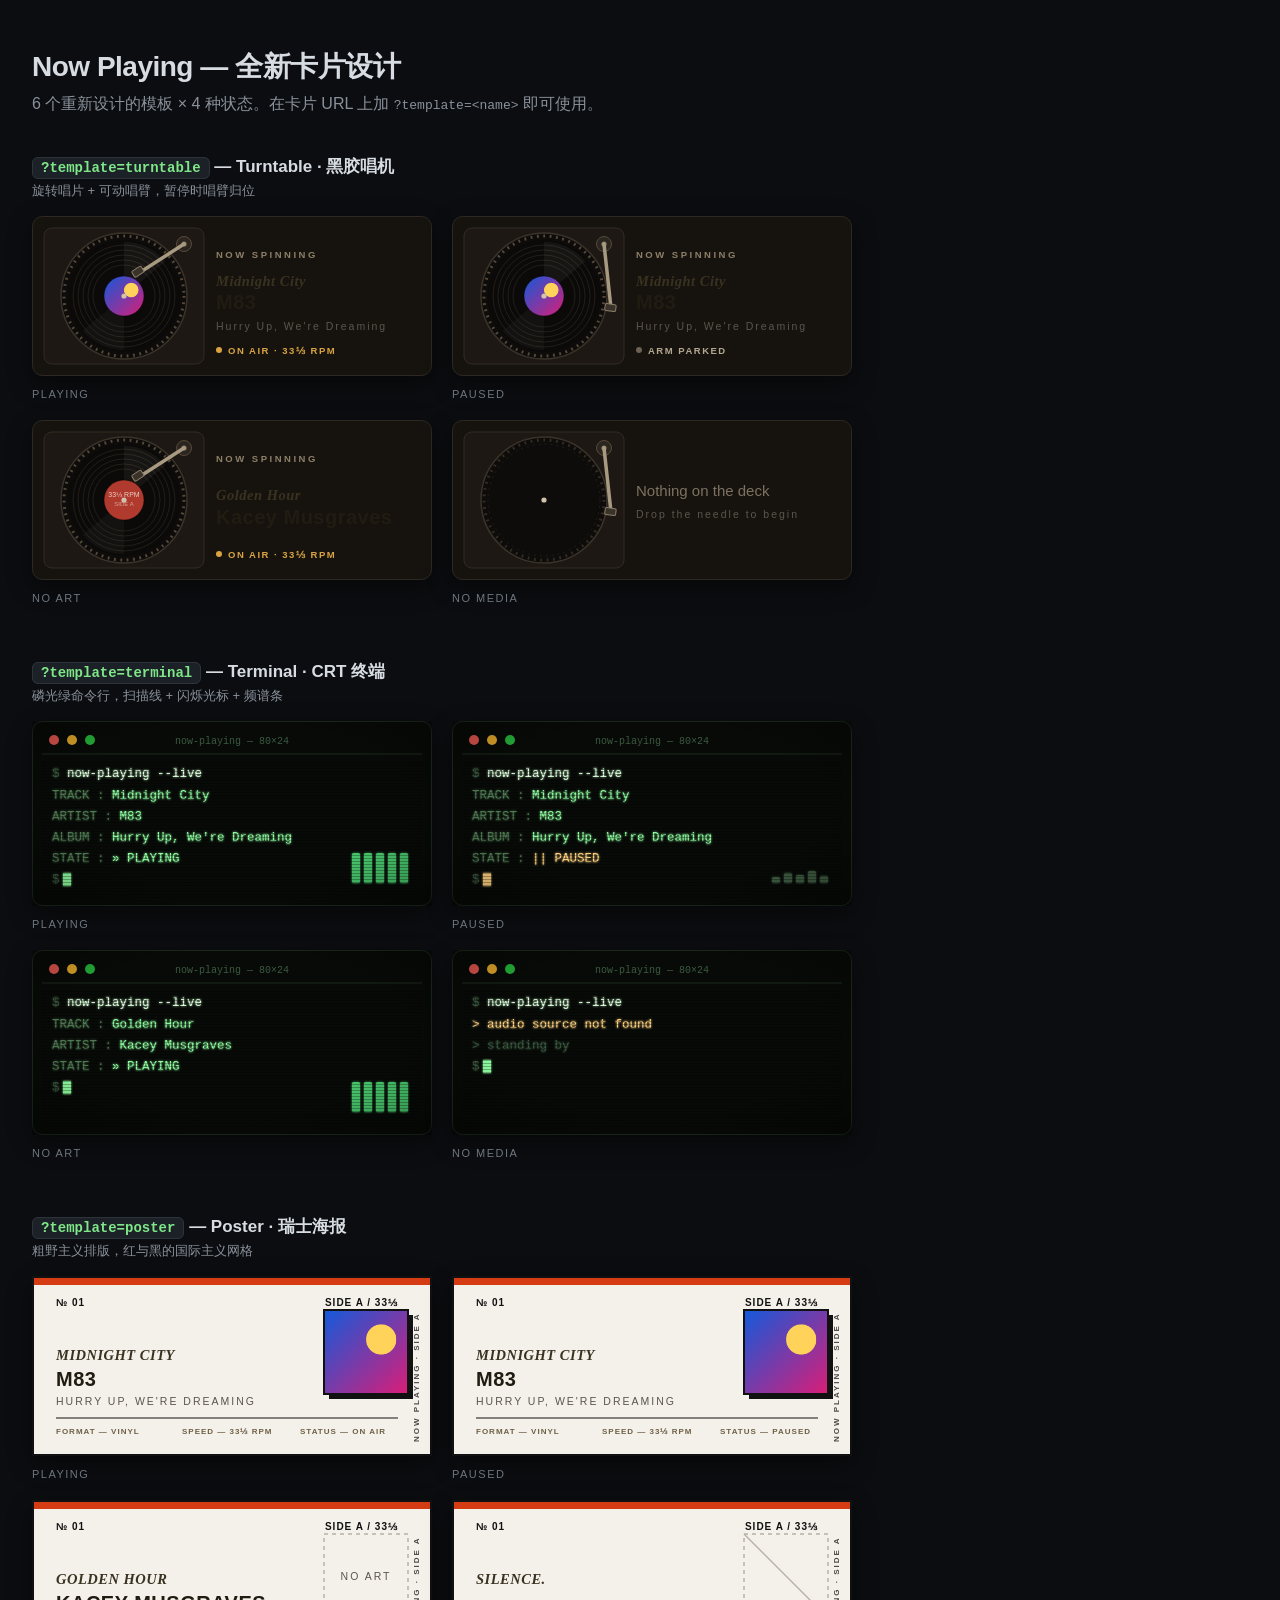
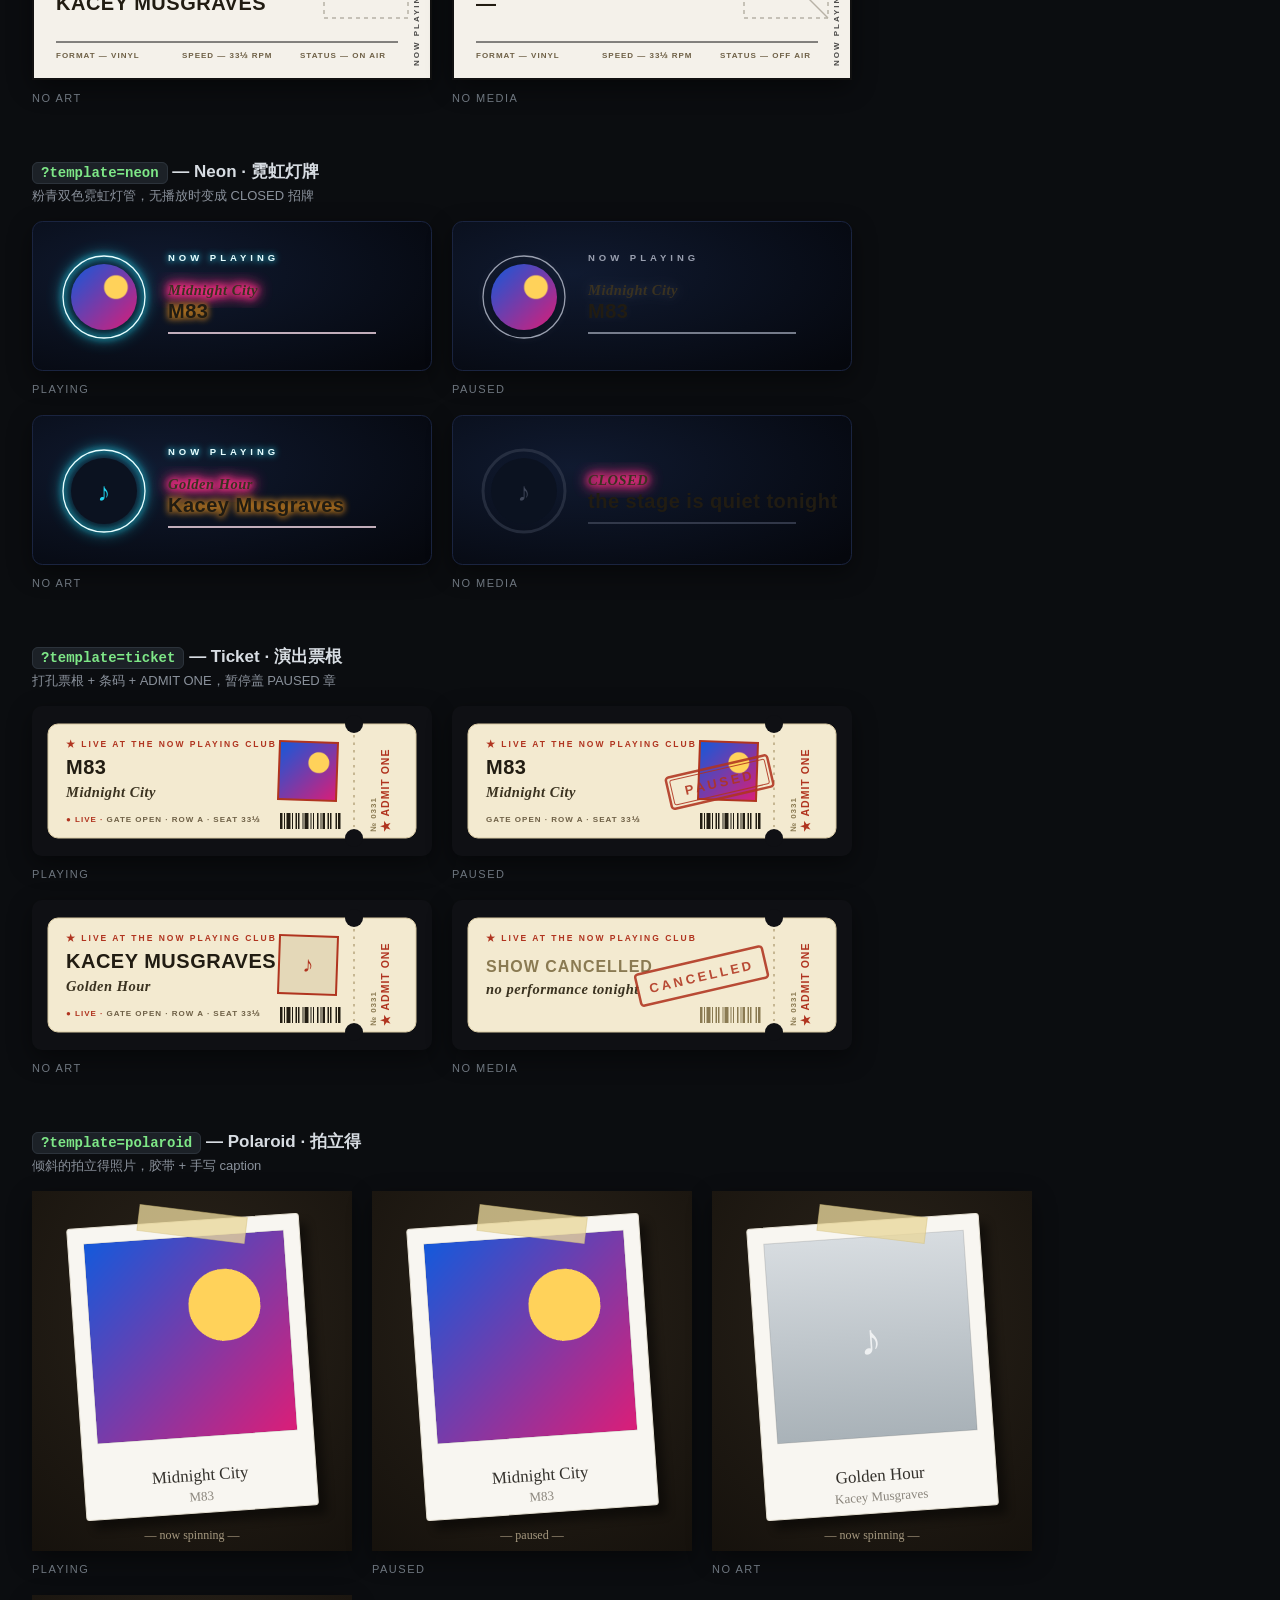
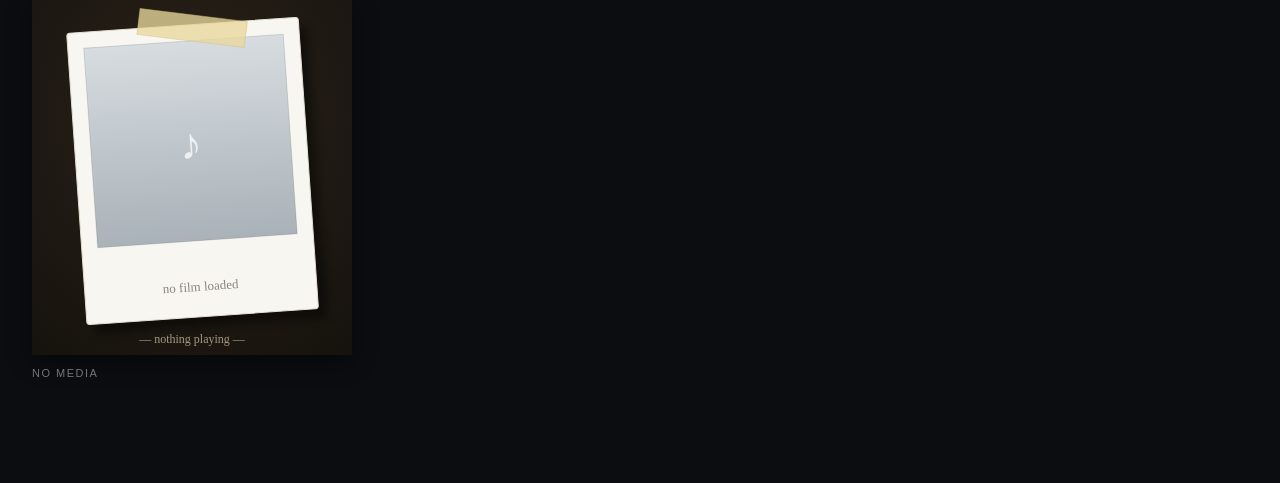
==== previews/index.html @ 8cd3e32d "feat: replace generic card templates with six bold new designs New lineup: turntable, terminal, post" ====
<!DOCTYPE html>
<html lang="zh-CN">
<head>
<meta charset="UTF-8">
<meta name="viewport" content="width=device-width, initial-scale=1.0">
<title>Now Playing — 新卡片设计预览</title>
<style>
    body { background: #0b0d10; color: #d7dce2; font-family: -apple-system, BlinkMacSystemFont, 'Segoe UI', Roboto, sans-serif; margin: 0; padding: 48px 32px; }
    h1 { font-size: 28px; font-weight: 800; letter-spacing: -0.5px; margin: 0 0 8px; }
    .intro { color: #8a919b; margin: 0 0 40px; }
    section { margin-bottom: 56px; }
    h2 { font-size: 17px; font-weight: 700; margin: 0 0 4px; }
    h2 code { background: #1c2127; border: 1px solid #2c333b; border-radius: 6px; padding: 2px 8px; font-size: 14px; color: #7ee787; }
    section p { color: #8a919b; font-size: 13px; margin: 0 0 16px; }
    .row { display: flex; flex-wrap: wrap; gap: 20px; }
    figure { margin: 0; }
    .card { display: inline-flex; border-radius: 10px; box-shadow: 0 8px 24px rgba(0,0,0,0.45); }
    .card svg { display: block; }
    figcaption { color: #6e767f; font-size: 11px; text-transform: uppercase; letter-spacing: 1.5px; margin-top: 8px; }
</style>
</head>
<body>
<h1>Now Playing — 全新卡片设计</h1>
<p class="intro">6 个重新设计的模板 × 4 种状态。在卡片 URL 上加 <code>?template=&lt;name&gt;</code> 即可使用。</p>
<section><h2><code>?template=turntable</code> — Turntable · 黑胶唱机</h2><p>旋转唱片 + 可动唱臂，暂停时唱臂归位</p><div class="row"><figure><div class="card"><svg width="400" height="160" viewBox="0 0 400 160" xmlns="http://www.w3.org/2000/svg" xmlns:xlink="http://www.w3.org/1999/xlink" role="img" aria-label="Now playing">
    <defs>
        <clipPath id="ttLabel">
            <circle cx="92" cy="80" r="20"/>
        </clipPath>
        <linearGradient id="ttFade">
            <stop offset="0.85" stop-color="#ffffff"/>
            <stop offset="1" stop-color="#ffffff" stop-opacity="0"/>
        </linearGradient>
        <mask id="ttText"><rect x="182" y="26" width="212" height="104" fill="url(#ttFade)"/></mask>
    </defs>

    <style>
        .container { font-family: -apple-system, BlinkMacSystemFont, 'Segoe UI', Roboto, Helvetica, Arial, sans-serif; }
        .deck-label { font-size: 9.5px; font-weight: 600; letter-spacing: 2.5px; fill: #8d7f68; }
        .title { font-size: 21px; font-weight: 700; fill: #f0e9db; letter-spacing: -0.3px; }
        .artist { font-size: 13px; font-weight: 500; fill: #b3a78f; }
        .album { font-size: 11px; font-weight: 400; fill: #7d7261; }
        .status { font-size: 9.5px; font-weight: 600; letter-spacing: 1.5px; fill: #b3a78f; }
        .status-on { fill: #d9a441; }
        .no-media { font-size: 15px; font-weight: 500; fill: #7d7261; }
        .spin { transform-box: view-box; transform-origin: 92px 80px; animation: tt-spin 3.2s linear infinite; }
        @keyframes tt-spin { to { transform: rotate(360deg); } }
        @media (prefers-reduced-motion: reduce) { .spin { animation: none; } }
        
    </style>

    <rect class="background" x="0.5" y="0.5" width="399" height="159" rx="10" fill="#16130f" stroke="#2e2822"/>
    <rect x="12" y="12" width="160" height="136" rx="8" fill="#1d1813" stroke="#332b22"/>

    <g class="container">
        <!-- platter -->
        <circle cx="92" cy="80" r="63" fill="#0e0c0a" stroke="#3a332a" stroke-width="1.5"/>
        <circle cx="92" cy="80" r="60" fill="none" stroke="#57493a" stroke-width="3" stroke-dasharray="1.8 4.6"/>

        
        <g class="spin">
            <circle cx="92" cy="80" r="56" fill="#0b0a09"/>
            <g fill="none" stroke="#221e19" stroke-width="1">
                <circle cx="92" cy="80" r="51"/>
                <circle cx="92" cy="80" r="46"/>
                <circle cx="92" cy="80" r="41"/>
                <circle cx="92" cy="80" r="36"/>
                <circle cx="92" cy="80" r="31"/>
            </g>
            <path d="M92,80 L92,26 A54,54 0 0 1 133.4,45.3 Z" fill="#f5ead6" opacity="0.05"/>
            <path d="M92,80 L92,134 A54,54 0 0 1 50.6,114.7 Z" fill="#f5ead6" opacity="0.03"/>
            
            <image href="[data-uri]" x="72" y="60" width="40" height="40"
                   clip-path="url(#ttLabel)" preserveAspectRatio="xMidYMid slice"/>
            
            <circle cx="92" cy="80" r="20" fill="none" stroke="#000000" stroke-opacity="0.4"/>
        </g>
        <circle cx="92" cy="80" r="2.6" fill="#cfc3ac"/>
        

        <!-- tonearm -->
        <circle cx="152" cy="28" r="7.5" fill="#2a251f" stroke="#57493a"/>
        <circle cx="152" cy="28" r="2.6" fill="#8d7f68"/>
        
        <line x1="152" y1="28" x2="107" y2="57" stroke="#a89a80" stroke-width="3.5" stroke-linecap="round"/>
        <rect x="100" y="52" width="11" height="7" rx="1.5" fill="#3a332a" stroke="#8d7f68" transform="rotate(-33 106 55)"/>
        

        
        <text x="184" y="42" class="deck-label">NOW SPINNING</text>
        <g mask="url(#ttText)">
            <text x="184" y="70" class="title">Midnight City</text>
            <text x="184" y="93" class="artist">M83</text>
            
            <text x="184" y="114" class="album">Hurry Up, We&#39;re Dreaming</text>
            
        </g>
        
        <circle cx="187" cy="134" r="3" class="status-on"/>
        <text x="196" y="138" class="status status-on">ON AIR · 33⅓ RPM</text>
        
        
    </g>
</svg></div><figcaption>playing</figcaption></figure><figure><div class="card"><svg width="400" height="160" viewBox="0 0 400 160" xmlns="http://www.w3.org/2000/svg" xmlns:xlink="http://www.w3.org/1999/xlink" role="img" aria-label="Now playing">
    <defs>
        <clipPath id="ttLabel">
            <circle cx="92" cy="80" r="20"/>
        </clipPath>
        <linearGradient id="ttFade">
            <stop offset="0.85" stop-color="#ffffff"/>
            <stop offset="1" stop-color="#ffffff" stop-opacity="0"/>
        </linearGradient>
        <mask id="ttText"><rect x="182" y="26" width="212" height="104" fill="url(#ttFade)"/></mask>
    </defs>

    <style>
        .container { font-family: -apple-system, BlinkMacSystemFont, 'Segoe UI', Roboto, Helvetica, Arial, sans-serif; }
        .deck-label { font-size: 9.5px; font-weight: 600; letter-spacing: 2.5px; fill: #8d7f68; }
        .title { font-size: 21px; font-weight: 700; fill: #f0e9db; letter-spacing: -0.3px; }
        .artist { font-size: 13px; font-weight: 500; fill: #b3a78f; }
        .album { font-size: 11px; font-weight: 400; fill: #7d7261; }
        .status { font-size: 9.5px; font-weight: 600; letter-spacing: 1.5px; fill: #b3a78f; }
        .status-on { fill: #d9a441; }
        .no-media { font-size: 15px; font-weight: 500; fill: #7d7261; }
        .spin { transform-box: view-box; transform-origin: 92px 80px; animation: tt-spin 3.2s linear infinite; }
        @keyframes tt-spin { to { transform: rotate(360deg); } }
        @media (prefers-reduced-motion: reduce) { .spin { animation: none; } }
        
    </style>

    <rect class="background" x="0.5" y="0.5" width="399" height="159" rx="10" fill="#16130f" stroke="#2e2822"/>
    <rect x="12" y="12" width="160" height="136" rx="8" fill="#1d1813" stroke="#332b22"/>

    <g class="container">
        <!-- platter -->
        <circle cx="92" cy="80" r="63" fill="#0e0c0a" stroke="#3a332a" stroke-width="1.5"/>
        <circle cx="92" cy="80" r="60" fill="none" stroke="#57493a" stroke-width="3" stroke-dasharray="1.8 4.6"/>

        
        <g >
            <circle cx="92" cy="80" r="56" fill="#0b0a09"/>
            <g fill="none" stroke="#221e19" stroke-width="1">
                <circle cx="92" cy="80" r="51"/>
                <circle cx="92" cy="80" r="46"/>
                <circle cx="92" cy="80" r="41"/>
                <circle cx="92" cy="80" r="36"/>
                <circle cx="92" cy="80" r="31"/>
            </g>
            <path d="M92,80 L92,26 A54,54 0 0 1 133.4,45.3 Z" fill="#f5ead6" opacity="0.05"/>
            <path d="M92,80 L92,134 A54,54 0 0 1 50.6,114.7 Z" fill="#f5ead6" opacity="0.03"/>
            
            <image href="[data-uri]" x="72" y="60" width="40" height="40"
                   clip-path="url(#ttLabel)" preserveAspectRatio="xMidYMid slice"/>
            
            <circle cx="92" cy="80" r="20" fill="none" stroke="#000000" stroke-opacity="0.4"/>
        </g>
        <circle cx="92" cy="80" r="2.6" fill="#cfc3ac"/>
        

        <!-- tonearm -->
        <circle cx="152" cy="28" r="7.5" fill="#2a251f" stroke="#57493a"/>
        <circle cx="152" cy="28" r="2.6" fill="#8d7f68"/>
        
        <line x1="152" y1="28" x2="159" y2="92" stroke="#a89a80" stroke-width="3.5" stroke-linecap="round"/>
        <rect x="153" y="88" width="11" height="7" rx="1.5" fill="#3a332a" stroke="#8d7f68" transform="rotate(8 158 91)"/>
        

        
        <text x="184" y="42" class="deck-label">NOW SPINNING</text>
        <g mask="url(#ttText)">
            <text x="184" y="70" class="title">Midnight City</text>
            <text x="184" y="93" class="artist">M83</text>
            
            <text x="184" y="114" class="album">Hurry Up, We&#39;re Dreaming</text>
            
        </g>
        
        <circle cx="187" cy="134" r="3" fill="#6b6154"/>
        <text x="196" y="138" class="status">ARM PARKED</text>
        
        
    </g>
</svg></div><figcaption>paused</figcaption></figure><figure><div class="card"><svg width="400" height="160" viewBox="0 0 400 160" xmlns="http://www.w3.org/2000/svg" xmlns:xlink="http://www.w3.org/1999/xlink" role="img" aria-label="Now playing">
    <defs>
        <clipPath id="ttLabel">
            <circle cx="92" cy="80" r="20"/>
        </clipPath>
        <linearGradient id="ttFade">
            <stop offset="0.85" stop-color="#ffffff"/>
            <stop offset="1" stop-color="#ffffff" stop-opacity="0"/>
        </linearGradient>
        <mask id="ttText"><rect x="182" y="26" width="212" height="104" fill="url(#ttFade)"/></mask>
    </defs>

    <style>
        .container { font-family: -apple-system, BlinkMacSystemFont, 'Segoe UI', Roboto, Helvetica, Arial, sans-serif; }
        .deck-label { font-size: 9.5px; font-weight: 600; letter-spacing: 2.5px; fill: #8d7f68; }
        .title { font-size: 21px; font-weight: 700; fill: #f0e9db; letter-spacing: -0.3px; }
        .artist { font-size: 13px; font-weight: 500; fill: #b3a78f; }
        .album { font-size: 11px; font-weight: 400; fill: #7d7261; }
        .status { font-size: 9.5px; font-weight: 600; letter-spacing: 1.5px; fill: #b3a78f; }
        .status-on { fill: #d9a441; }
        .no-media { font-size: 15px; font-weight: 500; fill: #7d7261; }
        .spin { transform-box: view-box; transform-origin: 92px 80px; animation: tt-spin 3.2s linear infinite; }
        @keyframes tt-spin { to { transform: rotate(360deg); } }
        @media (prefers-reduced-motion: reduce) { .spin { animation: none; } }
        
    </style>

    <rect class="background" x="0.5" y="0.5" width="399" height="159" rx="10" fill="#16130f" stroke="#2e2822"/>
    <rect x="12" y="12" width="160" height="136" rx="8" fill="#1d1813" stroke="#332b22"/>

    <g class="container">
        <!-- platter -->
        <circle cx="92" cy="80" r="63" fill="#0e0c0a" stroke="#3a332a" stroke-width="1.5"/>
        <circle cx="92" cy="80" r="60" fill="none" stroke="#57493a" stroke-width="3" stroke-dasharray="1.8 4.6"/>

        
        <g class="spin">
            <circle cx="92" cy="80" r="56" fill="#0b0a09"/>
            <g fill="none" stroke="#221e19" stroke-width="1">
                <circle cx="92" cy="80" r="51"/>
                <circle cx="92" cy="80" r="46"/>
                <circle cx="92" cy="80" r="41"/>
                <circle cx="92" cy="80" r="36"/>
                <circle cx="92" cy="80" r="31"/>
            </g>
            <path d="M92,80 L92,26 A54,54 0 0 1 133.4,45.3 Z" fill="#f5ead6" opacity="0.05"/>
            <path d="M92,80 L92,134 A54,54 0 0 1 50.6,114.7 Z" fill="#f5ead6" opacity="0.03"/>
            
            <circle cx="92" cy="80" r="20" fill="#b03a2e"/>
            <text x="92" y="77" text-anchor="middle" font-size="7" fill="#f0e9db" opacity="0.85">33⅓ RPM</text>
            <text x="92" y="86" text-anchor="middle" font-size="6" fill="#f0e9db" opacity="0.6">SIDE A</text>
            
            <circle cx="92" cy="80" r="20" fill="none" stroke="#000000" stroke-opacity="0.4"/>
        </g>
        <circle cx="92" cy="80" r="2.6" fill="#cfc3ac"/>
        

        <!-- tonearm -->
        <circle cx="152" cy="28" r="7.5" fill="#2a251f" stroke="#57493a"/>
        <circle cx="152" cy="28" r="2.6" fill="#8d7f68"/>
        
        <line x1="152" y1="28" x2="107" y2="57" stroke="#a89a80" stroke-width="3.5" stroke-linecap="round"/>
        <rect x="100" y="52" width="11" height="7" rx="1.5" fill="#3a332a" stroke="#8d7f68" transform="rotate(-33 106 55)"/>
        

        
        <text x="184" y="42" class="deck-label">NOW SPINNING</text>
        <g mask="url(#ttText)">
            <text x="184" y="80" class="title">Golden Hour</text>
            <text x="184" y="104" class="artist">Kacey Musgraves</text>
            
        </g>
        
        <circle cx="187" cy="134" r="3" class="status-on"/>
        <text x="196" y="138" class="status status-on">ON AIR · 33⅓ RPM</text>
        
        
    </g>
</svg></div><figcaption>no art</figcaption></figure><figure><div class="card"><svg width="400" height="160" viewBox="0 0 400 160" xmlns="http://www.w3.org/2000/svg" xmlns:xlink="http://www.w3.org/1999/xlink" role="img" aria-label="Now playing">
    <defs>
        <clipPath id="ttLabel">
            <circle cx="92" cy="80" r="20"/>
        </clipPath>
        <linearGradient id="ttFade">
            <stop offset="0.85" stop-color="#ffffff"/>
            <stop offset="1" stop-color="#ffffff" stop-opacity="0"/>
        </linearGradient>
        <mask id="ttText"><rect x="182" y="26" width="212" height="104" fill="url(#ttFade)"/></mask>
    </defs>

    <style>
        .container { font-family: -apple-system, BlinkMacSystemFont, 'Segoe UI', Roboto, Helvetica, Arial, sans-serif; }
        .deck-label { font-size: 9.5px; font-weight: 600; letter-spacing: 2.5px; fill: #8d7f68; }
        .title { font-size: 21px; font-weight: 700; fill: #f0e9db; letter-spacing: -0.3px; }
        .artist { font-size: 13px; font-weight: 500; fill: #b3a78f; }
        .album { font-size: 11px; font-weight: 400; fill: #7d7261; }
        .status { font-size: 9.5px; font-weight: 600; letter-spacing: 1.5px; fill: #b3a78f; }
        .status-on { fill: #d9a441; }
        .no-media { font-size: 15px; font-weight: 500; fill: #7d7261; }
        .spin { transform-box: view-box; transform-origin: 92px 80px; animation: tt-spin 3.2s linear infinite; }
        @keyframes tt-spin { to { transform: rotate(360deg); } }
        @media (prefers-reduced-motion: reduce) { .spin { animation: none; } }
        
    </style>

    <rect class="background" x="0.5" y="0.5" width="399" height="159" rx="10" fill="#16130f" stroke="#2e2822"/>
    <rect x="12" y="12" width="160" height="136" rx="8" fill="#1d1813" stroke="#332b22"/>

    <g class="container">
        <!-- platter -->
        <circle cx="92" cy="80" r="63" fill="#0e0c0a" stroke="#3a332a" stroke-width="1.5"/>
        <circle cx="92" cy="80" r="60" fill="none" stroke="#332b22" stroke-width="3" stroke-dasharray="1.8 4.6"/>

        
        <circle cx="92" cy="80" r="56" fill="none" stroke="#221e19" stroke-width="1" stroke-dasharray="2 4"/>
        <circle cx="92" cy="80" r="2.6" fill="#cfc3ac"/>
        

        <!-- tonearm -->
        <circle cx="152" cy="28" r="7.5" fill="#2a251f" stroke="#57493a"/>
        <circle cx="152" cy="28" r="2.6" fill="#8d7f68"/>
        
        <line x1="152" y1="28" x2="159" y2="92" stroke="#a89a80" stroke-width="3.5" stroke-linecap="round"/>
        <rect x="153" y="88" width="11" height="7" rx="1.5" fill="#3a332a" stroke="#8d7f68" transform="rotate(8 158 91)"/>
        

        
        <text x="184" y="76" class="no-media">Nothing on the deck</text>
        <text x="184" y="98" class="album">Drop the needle to begin</text>
        
    </g>
</svg></div><figcaption>no media</figcaption></figure></div></section><section><h2><code>?template=terminal</code> — Terminal · CRT 终端</h2><p>磷光绿命令行，扫描线 + 闪烁光标 + 频谱条</p><div class="row"><figure><div class="card"><svg width="400" height="185" viewBox="0 0 400 185" xmlns="http://www.w3.org/2000/svg" xmlns:xlink="http://www.w3.org/1999/xlink" role="img" aria-label="Now playing">
    <defs>
        <pattern id="termScan" width="3" height="3" patternUnits="userSpaceOnUse">
            <rect y="2" width="3" height="1" fill="#000000" opacity="0.28"/>
        </pattern>
        <radialGradient id="termVig" cx="0.5" cy="0.45" r="0.75">
            <stop offset="0.55" stop-color="#000000" stop-opacity="0"/>
            <stop offset="1" stop-color="#000000" stop-opacity="0.35"/>
        </radialGradient>
        <filter id="termGlow" x="-5%" y="-5%" width="110%" height="110%">
            <feGaussianBlur stdDeviation="1.1" result="b"/>
            <feMerge>
                <feMergeNode in="b"/>
                <feMergeNode in="SourceGraphic"/>
            </feMerge>
        </filter>
    </defs>

    <style>
        .term { font-family: 'JetBrains Mono', 'SF Mono', 'Cascadia Code', Menlo, Consolas, monospace; font-size: 12.5px; }
        .tp { fill: #3c5a40; }
        .tc { fill: #d9ffd9; }
        .tl { fill: #4f7a52; }
        .tv { fill: #8fffa0; }
        .tw { fill: #ffd280; }
        .titlebar { font-family: 'JetBrains Mono', 'SF Mono', 'Cascadia Code', Menlo, Consolas, monospace; font-size: 10px; fill: #3c5a40; }
        .blink { animation: term-blink 1.1s linear infinite; }
        @keyframes term-blink { 0%, 49% { opacity: 1; } 50%, 100% { opacity: 0; } }
        .eq rect { transform-box: fill-box; transform-origin: 50% 100%; animation: term-eq 0.9s ease-in-out infinite alternate; }
        @keyframes term-eq { from { transform: scaleY(0.25); } to { transform: scaleY(1); } }
        @media (prefers-reduced-motion: reduce) { .blink, .eq rect { animation: none; } }
        
    </style>

    <rect class="background" x="0.5" y="0.5" width="399" height="184" rx="10" fill="#070a07" stroke="#1c2a1c"/>

    <!-- window chrome -->
    <circle cx="22" cy="19" r="5" fill="#ff5f57" opacity="0.85"/>
    <circle cx="40" cy="19" r="5" fill="#febc2e" opacity="0.85"/>
    <circle cx="58" cy="19" r="5" fill="#28c840" opacity="0.85"/>
    <text x="200" y="23" text-anchor="middle" class="titlebar">now-playing — 80×24</text>
    <line x1="10" y1="33" x2="390" y2="33" stroke="#1c2a1c"/>

    <g class="term" filter="url(#termGlow)">
        
        
        <text x="20" y="56"><tspan class="tp">$ </tspan><tspan class="tc">now-playing --live</tspan></text>
        <text x="20" y="78"><tspan class="tl">TRACK  : </tspan><tspan class="tv">Midnight City</tspan></text>
        <text x="20" y="99"><tspan class="tl">ARTIST : </tspan><tspan class="tv">M83</tspan></text>
        
        <text x="20" y="120"><tspan class="tl">ALBUM  : </tspan><tspan class="tv">Hurry Up, We&#39;re Dreaming</tspan></text>
        
        <text x="20" y="141"><tspan class="tl">STATE  : </tspan><tspan class="tv">» PLAYING</tspan></text>
        <text x="20" y="162" class="tp">$</text>
        
        <rect class="blink" x="31" y="152" width="8" height="13" fill="#8fffa0"/>
        
        
        <g class="eq" fill="#46c46a">
            <rect x="320" y="132" width="8" height="30" rx="1.5" style="animation-duration: 0.68s;"/>
            <rect x="332" y="132" width="8" height="30" rx="1.5" style="animation-duration: 0.84s; animation-delay: -0.3s;"/>
            <rect x="344" y="132" width="8" height="30" rx="1.5" style="animation-duration: 1.02s; animation-delay: -0.5s;"/>
            <rect x="356" y="132" width="8" height="30" rx="1.5" style="animation-duration: 0.76s; animation-delay: -0.2s;"/>
            <rect x="368" y="132" width="8" height="30" rx="1.5" style="animation-duration: 0.94s; animation-delay: -0.4s;"/>
        </g>
        
        
    </g>

    <!-- CRT overlay -->
    <rect x="10" y="40" width="380" height="137" fill="url(#termScan)"/>
    <rect x="0" y="0" width="400" height="185" fill="url(#termVig)"/>
</svg></div><figcaption>playing</figcaption></figure><figure><div class="card"><svg width="400" height="185" viewBox="0 0 400 185" xmlns="http://www.w3.org/2000/svg" xmlns:xlink="http://www.w3.org/1999/xlink" role="img" aria-label="Now playing">
    <defs>
        <pattern id="termScan" width="3" height="3" patternUnits="userSpaceOnUse">
            <rect y="2" width="3" height="1" fill="#000000" opacity="0.28"/>
        </pattern>
        <radialGradient id="termVig" cx="0.5" cy="0.45" r="0.75">
            <stop offset="0.55" stop-color="#000000" stop-opacity="0"/>
            <stop offset="1" stop-color="#000000" stop-opacity="0.35"/>
        </radialGradient>
        <filter id="termGlow" x="-5%" y="-5%" width="110%" height="110%">
            <feGaussianBlur stdDeviation="1.1" result="b"/>
            <feMerge>
                <feMergeNode in="b"/>
                <feMergeNode in="SourceGraphic"/>
            </feMerge>
        </filter>
    </defs>

    <style>
        .term { font-family: 'JetBrains Mono', 'SF Mono', 'Cascadia Code', Menlo, Consolas, monospace; font-size: 12.5px; }
        .tp { fill: #3c5a40; }
        .tc { fill: #d9ffd9; }
        .tl { fill: #4f7a52; }
        .tv { fill: #8fffa0; }
        .tw { fill: #ffd280; }
        .titlebar { font-family: 'JetBrains Mono', 'SF Mono', 'Cascadia Code', Menlo, Consolas, monospace; font-size: 10px; fill: #3c5a40; }
        .blink { animation: term-blink 1.1s linear infinite; }
        @keyframes term-blink { 0%, 49% { opacity: 1; } 50%, 100% { opacity: 0; } }
        .eq rect { transform-box: fill-box; transform-origin: 50% 100%; animation: term-eq 0.9s ease-in-out infinite alternate; }
        @keyframes term-eq { from { transform: scaleY(0.25); } to { transform: scaleY(1); } }
        @media (prefers-reduced-motion: reduce) { .blink, .eq rect { animation: none; } }
        
    </style>

    <rect class="background" x="0.5" y="0.5" width="399" height="184" rx="10" fill="#070a07" stroke="#1c2a1c"/>

    <!-- window chrome -->
    <circle cx="22" cy="19" r="5" fill="#ff5f57" opacity="0.85"/>
    <circle cx="40" cy="19" r="5" fill="#febc2e" opacity="0.85"/>
    <circle cx="58" cy="19" r="5" fill="#28c840" opacity="0.85"/>
    <text x="200" y="23" text-anchor="middle" class="titlebar">now-playing — 80×24</text>
    <line x1="10" y1="33" x2="390" y2="33" stroke="#1c2a1c"/>

    <g class="term" filter="url(#termGlow)">
        
        
        <text x="20" y="56"><tspan class="tp">$ </tspan><tspan class="tc">now-playing --live</tspan></text>
        <text x="20" y="78"><tspan class="tl">TRACK  : </tspan><tspan class="tv">Midnight City</tspan></text>
        <text x="20" y="99"><tspan class="tl">ARTIST : </tspan><tspan class="tv">M83</tspan></text>
        
        <text x="20" y="120"><tspan class="tl">ALBUM  : </tspan><tspan class="tv">Hurry Up, We&#39;re Dreaming</tspan></text>
        
        <text x="20" y="141"><tspan class="tl">STATE  : </tspan><tspan class="tw">|| PAUSED</tspan></text>
        <text x="20" y="162" class="tp">$</text>
        
        <rect class="blink" x="31" y="152" width="8" height="13" fill="#ffd280"/>
        
        
        <g fill="#3c5a40">
            <rect x="320" y="156" width="8" height="6" rx="1.5"/>
            <rect x="332" y="152" width="8" height="10" rx="1.5"/>
            <rect x="344" y="154" width="8" height="8" rx="1.5"/>
            <rect x="356" y="150" width="8" height="12" rx="1.5"/>
            <rect x="368" y="155" width="8" height="7" rx="1.5"/>
        </g>
        
        
    </g>

    <!-- CRT overlay -->
    <rect x="10" y="40" width="380" height="137" fill="url(#termScan)"/>
    <rect x="0" y="0" width="400" height="185" fill="url(#termVig)"/>
</svg></div><figcaption>paused</figcaption></figure><figure><div class="card"><svg width="400" height="185" viewBox="0 0 400 185" xmlns="http://www.w3.org/2000/svg" xmlns:xlink="http://www.w3.org/1999/xlink" role="img" aria-label="Now playing">
    <defs>
        <pattern id="termScan" width="3" height="3" patternUnits="userSpaceOnUse">
            <rect y="2" width="3" height="1" fill="#000000" opacity="0.28"/>
        </pattern>
        <radialGradient id="termVig" cx="0.5" cy="0.45" r="0.75">
            <stop offset="0.55" stop-color="#000000" stop-opacity="0"/>
            <stop offset="1" stop-color="#000000" stop-opacity="0.35"/>
        </radialGradient>
        <filter id="termGlow" x="-5%" y="-5%" width="110%" height="110%">
            <feGaussianBlur stdDeviation="1.1" result="b"/>
            <feMerge>
                <feMergeNode in="b"/>
                <feMergeNode in="SourceGraphic"/>
            </feMerge>
        </filter>
    </defs>

    <style>
        .term { font-family: 'JetBrains Mono', 'SF Mono', 'Cascadia Code', Menlo, Consolas, monospace; font-size: 12.5px; }
        .tp { fill: #3c5a40; }
        .tc { fill: #d9ffd9; }
        .tl { fill: #4f7a52; }
        .tv { fill: #8fffa0; }
        .tw { fill: #ffd280; }
        .titlebar { font-family: 'JetBrains Mono', 'SF Mono', 'Cascadia Code', Menlo, Consolas, monospace; font-size: 10px; fill: #3c5a40; }
        .blink { animation: term-blink 1.1s linear infinite; }
        @keyframes term-blink { 0%, 49% { opacity: 1; } 50%, 100% { opacity: 0; } }
        .eq rect { transform-box: fill-box; transform-origin: 50% 100%; animation: term-eq 0.9s ease-in-out infinite alternate; }
        @keyframes term-eq { from { transform: scaleY(0.25); } to { transform: scaleY(1); } }
        @media (prefers-reduced-motion: reduce) { .blink, .eq rect { animation: none; } }
        
    </style>

    <rect class="background" x="0.5" y="0.5" width="399" height="184" rx="10" fill="#070a07" stroke="#1c2a1c"/>

    <!-- window chrome -->
    <circle cx="22" cy="19" r="5" fill="#ff5f57" opacity="0.85"/>
    <circle cx="40" cy="19" r="5" fill="#febc2e" opacity="0.85"/>
    <circle cx="58" cy="19" r="5" fill="#28c840" opacity="0.85"/>
    <text x="200" y="23" text-anchor="middle" class="titlebar">now-playing — 80×24</text>
    <line x1="10" y1="33" x2="390" y2="33" stroke="#1c2a1c"/>

    <g class="term" filter="url(#termGlow)">
        
        
        <text x="20" y="56"><tspan class="tp">$ </tspan><tspan class="tc">now-playing --live</tspan></text>
        <text x="20" y="78"><tspan class="tl">TRACK  : </tspan><tspan class="tv">Golden Hour</tspan></text>
        <text x="20" y="99"><tspan class="tl">ARTIST : </tspan><tspan class="tv">Kacey Musgraves</tspan></text>
        
        <text x="20" y="120"><tspan class="tl">STATE  : </tspan><tspan class="tv">» PLAYING</tspan></text>
        <text x="20" y="141" class="tp">$</text>
        
        <rect class="blink" x="31" y="131" width="8" height="13" fill="#8fffa0"/>
        
        
        <g class="eq" fill="#46c46a">
            <rect x="320" y="132" width="8" height="30" rx="1.5" style="animation-duration: 0.68s;"/>
            <rect x="332" y="132" width="8" height="30" rx="1.5" style="animation-duration: 0.84s; animation-delay: -0.3s;"/>
            <rect x="344" y="132" width="8" height="30" rx="1.5" style="animation-duration: 1.02s; animation-delay: -0.5s;"/>
            <rect x="356" y="132" width="8" height="30" rx="1.5" style="animation-duration: 0.76s; animation-delay: -0.2s;"/>
            <rect x="368" y="132" width="8" height="30" rx="1.5" style="animation-duration: 0.94s; animation-delay: -0.4s;"/>
        </g>
        
        
    </g>

    <!-- CRT overlay -->
    <rect x="10" y="40" width="380" height="137" fill="url(#termScan)"/>
    <rect x="0" y="0" width="400" height="185" fill="url(#termVig)"/>
</svg></div><figcaption>no art</figcaption></figure><figure><div class="card"><svg width="400" height="185" viewBox="0 0 400 185" xmlns="http://www.w3.org/2000/svg" xmlns:xlink="http://www.w3.org/1999/xlink" role="img" aria-label="Now playing">
    <defs>
        <pattern id="termScan" width="3" height="3" patternUnits="userSpaceOnUse">
            <rect y="2" width="3" height="1" fill="#000000" opacity="0.28"/>
        </pattern>
        <radialGradient id="termVig" cx="0.5" cy="0.45" r="0.75">
            <stop offset="0.55" stop-color="#000000" stop-opacity="0"/>
            <stop offset="1" stop-color="#000000" stop-opacity="0.35"/>
        </radialGradient>
        <filter id="termGlow" x="-5%" y="-5%" width="110%" height="110%">
            <feGaussianBlur stdDeviation="1.1" result="b"/>
            <feMerge>
                <feMergeNode in="b"/>
                <feMergeNode in="SourceGraphic"/>
            </feMerge>
        </filter>
    </defs>

    <style>
        .term { font-family: 'JetBrains Mono', 'SF Mono', 'Cascadia Code', Menlo, Consolas, monospace; font-size: 12.5px; }
        .tp { fill: #3c5a40; }
        .tc { fill: #d9ffd9; }
        .tl { fill: #4f7a52; }
        .tv { fill: #8fffa0; }
        .tw { fill: #ffd280; }
        .titlebar { font-family: 'JetBrains Mono', 'SF Mono', 'Cascadia Code', Menlo, Consolas, monospace; font-size: 10px; fill: #3c5a40; }
        .blink { animation: term-blink 1.1s linear infinite; }
        @keyframes term-blink { 0%, 49% { opacity: 1; } 50%, 100% { opacity: 0; } }
        .eq rect { transform-box: fill-box; transform-origin: 50% 100%; animation: term-eq 0.9s ease-in-out infinite alternate; }
        @keyframes term-eq { from { transform: scaleY(0.25); } to { transform: scaleY(1); } }
        @media (prefers-reduced-motion: reduce) { .blink, .eq rect { animation: none; } }
        
    </style>

    <rect class="background" x="0.5" y="0.5" width="399" height="184" rx="10" fill="#070a07" stroke="#1c2a1c"/>

    <!-- window chrome -->
    <circle cx="22" cy="19" r="5" fill="#ff5f57" opacity="0.85"/>
    <circle cx="40" cy="19" r="5" fill="#febc2e" opacity="0.85"/>
    <circle cx="58" cy="19" r="5" fill="#28c840" opacity="0.85"/>
    <text x="200" y="23" text-anchor="middle" class="titlebar">now-playing — 80×24</text>
    <line x1="10" y1="33" x2="390" y2="33" stroke="#1c2a1c"/>

    <g class="term" filter="url(#termGlow)">
        
        <text x="20" y="56"><tspan class="tp">$ </tspan><tspan class="tc">now-playing --live</tspan></text>
        <text x="20" y="78" class="tw">&gt; audio source not found</text>
        <text x="20" y="99" class="tp">&gt; standing by</text>
        <text x="20" y="120" class="tp">$</text>
        <rect class="blink" x="31" y="110" width="8" height="13" fill="#8fffa0"/>
        
    </g>

    <!-- CRT overlay -->
    <rect x="10" y="40" width="380" height="137" fill="url(#termScan)"/>
    <rect x="0" y="0" width="400" height="185" fill="url(#termVig)"/>
</svg></div><figcaption>no media</figcaption></figure></div></section><section><h2><code>?template=poster</code> — Poster · 瑞士海报</h2><p>粗野主义排版，红与黑的国际主义网格</p><div class="row"><figure><div class="card"><svg width="400" height="180" viewBox="0 0 400 180" xmlns="http://www.w3.org/2000/svg" xmlns:xlink="http://www.w3.org/1999/xlink" role="img" aria-label="Now playing">
    <defs>
        <clipPath id="poArt">
            <rect x="292" y="34" width="84" height="84"/>
        </clipPath>
        <linearGradient id="poFade">
            <stop offset="0.85" stop-color="#ffffff"/>
            <stop offset="1" stop-color="#ffffff" stop-opacity="0"/>
        </linearGradient>
        <mask id="poText"><rect x="24" y="52" width="260" height="82" fill="url(#poFade)"/></mask>
    </defs>

    <style>
        .container { font-family: 'Helvetica Neue', Helvetica, Arial, sans-serif; }
        .issue { font-size: 10px; font-weight: 800; letter-spacing: 1px; fill: #111111; }
        .strip { font-size: 8px; font-weight: 700; letter-spacing: 2px; fill: #111111; opacity: 0.75; }
        .title { font-size: 27px; font-weight: 900; letter-spacing: -0.5px; fill: #111111; }
        .artist { font-size: 12px; font-weight: 700; letter-spacing: 3px; fill: #111111; }
        .album { font-size: 10.5px; font-weight: 400; letter-spacing: 2px; fill: #5a564c; }
        .meta { font-size: 8.5px; font-weight: 600; letter-spacing: 1.5px; fill: #5a564c; }
        .meta-hot { fill: #d63c14; }
        
    </style>

    <rect class="background" x="1" y="1" width="398" height="178" fill="#f4f1ea" stroke="#111111" stroke-width="2"/>
    <rect x="2" y="2" width="396" height="7" fill="#d63c14"/>

    <g class="container">
        <text x="24" y="30" class="issue">№ 01</text>
        <text x="366" y="30" text-anchor="end" class="issue">SIDE A / 33⅓</text>
        <g transform="translate(387,166) rotate(-90)">
            <text x="0" y="0" class="strip">NOW PLAYING · SIDE A</text>
        </g>

        
        
        
        <rect x="297" y="39" width="84" height="84" fill="#111111"/>
        <image href="[data-uri]" x="292" y="34" width="84" height="84"
               clip-path="url(#poArt)" preserveAspectRatio="xMidYMid slice"/>
        <rect x="292" y="34" width="84" height="84" fill="none" stroke="#111111" stroke-width="2"/>
        

        <g mask="url(#poText)">
            <text x="24" y="84" class="title">MIDNIGHT CITY</text>
            <text x="24" y="110" class="artist">M83</text>
            
            <text x="24" y="129" class="album">HURRY UP, WE&#39;RE DREAMING</text>
            
        </g>

        <line x1="24" y1="142" x2="366" y2="142" stroke="#111111" stroke-width="1"/>
        <text x="24" y="158" class="meta">FORMAT — VINYL</text>
        <text x="150" y="158" class="meta">SPEED — 33⅓ RPM</text>
        
        <text x="268" y="158" class="meta meta-hot">STATUS — ON AIR</text>
        
        
    </g>
</svg></div><figcaption>playing</figcaption></figure><figure><div class="card"><svg width="400" height="180" viewBox="0 0 400 180" xmlns="http://www.w3.org/2000/svg" xmlns:xlink="http://www.w3.org/1999/xlink" role="img" aria-label="Now playing">
    <defs>
        <clipPath id="poArt">
            <rect x="292" y="34" width="84" height="84"/>
        </clipPath>
        <linearGradient id="poFade">
            <stop offset="0.85" stop-color="#ffffff"/>
            <stop offset="1" stop-color="#ffffff" stop-opacity="0"/>
        </linearGradient>
        <mask id="poText"><rect x="24" y="52" width="260" height="82" fill="url(#poFade)"/></mask>
    </defs>

    <style>
        .container { font-family: 'Helvetica Neue', Helvetica, Arial, sans-serif; }
        .issue { font-size: 10px; font-weight: 800; letter-spacing: 1px; fill: #111111; }
        .strip { font-size: 8px; font-weight: 700; letter-spacing: 2px; fill: #111111; opacity: 0.75; }
        .title { font-size: 27px; font-weight: 900; letter-spacing: -0.5px; fill: #111111; }
        .artist { font-size: 12px; font-weight: 700; letter-spacing: 3px; fill: #111111; }
        .album { font-size: 10.5px; font-weight: 400; letter-spacing: 2px; fill: #5a564c; }
        .meta { font-size: 8.5px; font-weight: 600; letter-spacing: 1.5px; fill: #5a564c; }
        .meta-hot { fill: #d63c14; }
        
    </style>

    <rect class="background" x="1" y="1" width="398" height="178" fill="#f4f1ea" stroke="#111111" stroke-width="2"/>
    <rect x="2" y="2" width="396" height="7" fill="#d63c14"/>

    <g class="container">
        <text x="24" y="30" class="issue">№ 01</text>
        <text x="366" y="30" text-anchor="end" class="issue">SIDE A / 33⅓</text>
        <g transform="translate(387,166) rotate(-90)">
            <text x="0" y="0" class="strip">NOW PLAYING · SIDE A</text>
        </g>

        
        
        
        <rect x="297" y="39" width="84" height="84" fill="#111111"/>
        <image href="[data-uri]" x="292" y="34" width="84" height="84"
               clip-path="url(#poArt)" preserveAspectRatio="xMidYMid slice"/>
        <rect x="292" y="34" width="84" height="84" fill="none" stroke="#111111" stroke-width="2"/>
        

        <g mask="url(#poText)">
            <text x="24" y="84" class="title">MIDNIGHT CITY</text>
            <text x="24" y="110" class="artist">M83</text>
            
            <text x="24" y="129" class="album">HURRY UP, WE&#39;RE DREAMING</text>
            
        </g>

        <line x1="24" y1="142" x2="366" y2="142" stroke="#111111" stroke-width="1"/>
        <text x="24" y="158" class="meta">FORMAT — VINYL</text>
        <text x="150" y="158" class="meta">SPEED — 33⅓ RPM</text>
        
        <text x="268" y="158" class="meta">STATUS — PAUSED</text>
        
        
    </g>
</svg></div><figcaption>paused</figcaption></figure><figure><div class="card"><svg width="400" height="180" viewBox="0 0 400 180" xmlns="http://www.w3.org/2000/svg" xmlns:xlink="http://www.w3.org/1999/xlink" role="img" aria-label="Now playing">
    <defs>
        <clipPath id="poArt">
            <rect x="292" y="34" width="84" height="84"/>
        </clipPath>
        <linearGradient id="poFade">
            <stop offset="0.85" stop-color="#ffffff"/>
            <stop offset="1" stop-color="#ffffff" stop-opacity="0"/>
        </linearGradient>
        <mask id="poText"><rect x="24" y="52" width="260" height="82" fill="url(#poFade)"/></mask>
    </defs>

    <style>
        .container { font-family: 'Helvetica Neue', Helvetica, Arial, sans-serif; }
        .issue { font-size: 10px; font-weight: 800; letter-spacing: 1px; fill: #111111; }
        .strip { font-size: 8px; font-weight: 700; letter-spacing: 2px; fill: #111111; opacity: 0.75; }
        .title { font-size: 27px; font-weight: 900; letter-spacing: -0.5px; fill: #111111; }
        .artist { font-size: 12px; font-weight: 700; letter-spacing: 3px; fill: #111111; }
        .album { font-size: 10.5px; font-weight: 400; letter-spacing: 2px; fill: #5a564c; }
        .meta { font-size: 8.5px; font-weight: 600; letter-spacing: 1.5px; fill: #5a564c; }
        .meta-hot { fill: #d63c14; }
        
    </style>

    <rect class="background" x="1" y="1" width="398" height="178" fill="#f4f1ea" stroke="#111111" stroke-width="2"/>
    <rect x="2" y="2" width="396" height="7" fill="#d63c14"/>

    <g class="container">
        <text x="24" y="30" class="issue">№ 01</text>
        <text x="366" y="30" text-anchor="end" class="issue">SIDE A / 33⅓</text>
        <g transform="translate(387,166) rotate(-90)">
            <text x="0" y="0" class="strip">NOW PLAYING · SIDE A</text>
        </g>

        
        
        
        <rect x="292" y="34" width="84" height="84" fill="none" stroke="#b7b2a6" stroke-width="1.5" stroke-dasharray="4 4"/>
        <text x="334" y="80" text-anchor="middle" class="album">NO ART</text>
        

        <g mask="url(#poText)">
            <text x="24" y="84" class="title">GOLDEN HOUR</text>
            <text x="24" y="110" class="artist">KACEY MUSGRAVES</text>
            
        </g>

        <line x1="24" y1="142" x2="366" y2="142" stroke="#111111" stroke-width="1"/>
        <text x="24" y="158" class="meta">FORMAT — VINYL</text>
        <text x="150" y="158" class="meta">SPEED — 33⅓ RPM</text>
        
        <text x="268" y="158" class="meta meta-hot">STATUS — ON AIR</text>
        
        
    </g>
</svg></div><figcaption>no art</figcaption></figure><figure><div class="card"><svg width="400" height="180" viewBox="0 0 400 180" xmlns="http://www.w3.org/2000/svg" xmlns:xlink="http://www.w3.org/1999/xlink" role="img" aria-label="Now playing">
    <defs>
        <clipPath id="poArt">
            <rect x="292" y="34" width="84" height="84"/>
        </clipPath>
        <linearGradient id="poFade">
            <stop offset="0.85" stop-color="#ffffff"/>
            <stop offset="1" stop-color="#ffffff" stop-opacity="0"/>
        </linearGradient>
        <mask id="poText"><rect x="24" y="52" width="260" height="82" fill="url(#poFade)"/></mask>
    </defs>

    <style>
        .container { font-family: 'Helvetica Neue', Helvetica, Arial, sans-serif; }
        .issue { font-size: 10px; font-weight: 800; letter-spacing: 1px; fill: #111111; }
        .strip { font-size: 8px; font-weight: 700; letter-spacing: 2px; fill: #111111; opacity: 0.75; }
        .title { font-size: 27px; font-weight: 900; letter-spacing: -0.5px; fill: #111111; }
        .artist { font-size: 12px; font-weight: 700; letter-spacing: 3px; fill: #111111; }
        .album { font-size: 10.5px; font-weight: 400; letter-spacing: 2px; fill: #5a564c; }
        .meta { font-size: 8.5px; font-weight: 600; letter-spacing: 1.5px; fill: #5a564c; }
        .meta-hot { fill: #d63c14; }
        
    </style>

    <rect class="background" x="1" y="1" width="398" height="178" fill="#f4f1ea" stroke="#111111" stroke-width="2"/>
    <rect x="2" y="2" width="396" height="7" fill="#d63c14"/>

    <g class="container">
        <text x="24" y="30" class="issue">№ 01</text>
        <text x="366" y="30" text-anchor="end" class="issue">SIDE A / 33⅓</text>
        <g transform="translate(387,166) rotate(-90)">
            <text x="0" y="0" class="strip">NOW PLAYING · SIDE A</text>
        </g>

        
        <rect x="292" y="34" width="84" height="84" fill="none" stroke="#b7b2a6" stroke-width="1.5" stroke-dasharray="4 4"/>
        <line x1="292" y1="34" x2="376" y2="118" stroke="#b7b2a6" stroke-width="1.5"/>
        <text x="24" y="84" class="title">SILENCE.</text>
        <text x="24" y="110" class="artist">—</text>
        <line x1="24" y1="142" x2="366" y2="142" stroke="#111111" stroke-width="1"/>
        <text x="24" y="158" class="meta">FORMAT — VINYL</text>
        <text x="150" y="158" class="meta">SPEED — 33⅓ RPM</text>
        <text x="268" y="158" class="meta">STATUS — OFF AIR</text>
        
    </g>
</svg></div><figcaption>no media</figcaption></figure></div></section><section><h2><code>?template=neon</code> — Neon · 霓虹灯牌</h2><p>粉青双色霓虹灯管，无播放时变成 CLOSED 招牌</p><div class="row"><figure><div class="card"><svg width="400" height="150" viewBox="0 0 400 150" xmlns="http://www.w3.org/2000/svg" xmlns:xlink="http://www.w3.org/1999/xlink" role="img" aria-label="Now playing">
    <defs>
        <clipPath id="neArt">
            <circle cx="72" cy="76" r="33"/>
        </clipPath>
        <radialGradient id="neWall" cx="0.3" cy="0.35" r="0.9">
            <stop offset="0" stop-color="#101a30"/>
            <stop offset="1" stop-color="#05070d"/>
        </radialGradient>
        <filter id="neBlur3" x="-40%" y="-40%" width="180%" height="180%">
            <feGaussianBlur stdDeviation="3"/>
        </filter>
        <filter id="neBlur7" x="-60%" y="-60%" width="220%" height="220%">
            <feGaussianBlur stdDeviation="7"/>
        </filter>
    </defs>

    <style>
        .container { font-family: -apple-system, BlinkMacSystemFont, 'Segoe UI', Roboto, Helvetica, Arial, sans-serif; }
        .label { font-size: 9.5px; font-weight: 600; letter-spacing: 4px; }
        .title { font-size: 23px; font-weight: 800; letter-spacing: 0.5px; }
        .artist { font-size: 13px; font-weight: 600; letter-spacing: 1px; }
        .flicker { animation: ne-flicker 4s linear infinite; }
        @keyframes ne-flicker { 0%, 86%, 92%, 100% { opacity: 1; } 88% { opacity: 0.82; } 90% { opacity: 0.95; } }
        @media (prefers-reduced-motion: reduce) { .flicker { animation: none; } }
        
    </style>

    <rect class="background" x="0.5" y="0.5" width="399" height="149" rx="10" fill="url(#neWall)" stroke="#1a2440"/>

    
    
    
    
    
    
    
    

    <g class="container">
        
        <!-- neon ring around artwork -->
        <g class="flicker">
            <circle cx="72" cy="76" r="41" fill="none" stroke="#22d3ee" stroke-width="6" opacity="0.48" filter="url(#neBlur7)"/>
            <circle cx="72" cy="76" r="41" fill="none" stroke="#22d3ee" stroke-width="3" opacity="0.8" filter="url(#neBlur3)"/>
            <circle cx="72" cy="76" r="41" fill="none" stroke="#e8feff" stroke-width="1.3"/>
        </g>
        
        <image href="[data-uri]" x="39" y="43" width="66" height="66"
               clip-path="url(#neArt)" preserveAspectRatio="xMidYMid slice"/>
        

        <!-- sign -->
        <text x="136" y="40" class="label" fill="none" stroke="#22d3ee" stroke-width="1.6" opacity="0.5599999999999999" filter="url(#neBlur3)">NOW PLAYING</text>
        <text x="136" y="40" class="label" fill="#e8feff">NOW PLAYING</text>

        <text x="136" y="74" class="title" fill="none" stroke="#ff2d87" stroke-width="5" opacity="0.8" filter="url(#neBlur7)">Midnight City</text>
        <text x="136" y="74" class="title" fill="none" stroke="#ff2d87" stroke-width="2" opacity="0.8" filter="url(#neBlur3)">Midnight City</text>
        <text x="136" y="74" class="title" fill="#ffe3f0">Midnight City</text>

        <text x="136" y="97" class="artist" fill="none" stroke="#ff9f1a" stroke-width="3" opacity="0.6400000000000001" filter="url(#neBlur3)">M83</text>
        <text x="136" y="97" class="artist" fill="#ffe9c9">M83</text>

        <line x1="136" y1="112" x2="344" y2="112" stroke="#ff2d87" stroke-width="4" opacity="0.48" filter="url(#neBlur7)"/>
        <line x1="136" y1="112" x2="344" y2="112" stroke="#ffe3f0" stroke-width="1.4"/>
        
    </g>
</svg></div><figcaption>playing</figcaption></figure><figure><div class="card"><svg width="400" height="150" viewBox="0 0 400 150" xmlns="http://www.w3.org/2000/svg" xmlns:xlink="http://www.w3.org/1999/xlink" role="img" aria-label="Now playing">
    <defs>
        <clipPath id="neArt">
            <circle cx="72" cy="76" r="33"/>
        </clipPath>
        <radialGradient id="neWall" cx="0.3" cy="0.35" r="0.9">
            <stop offset="0" stop-color="#101a30"/>
            <stop offset="1" stop-color="#05070d"/>
        </radialGradient>
        <filter id="neBlur3" x="-40%" y="-40%" width="180%" height="180%">
            <feGaussianBlur stdDeviation="3"/>
        </filter>
        <filter id="neBlur7" x="-60%" y="-60%" width="220%" height="220%">
            <feGaussianBlur stdDeviation="7"/>
        </filter>
    </defs>

    <style>
        .container { font-family: -apple-system, BlinkMacSystemFont, 'Segoe UI', Roboto, Helvetica, Arial, sans-serif; }
        .label { font-size: 9.5px; font-weight: 600; letter-spacing: 4px; }
        .title { font-size: 23px; font-weight: 800; letter-spacing: 0.5px; }
        .artist { font-size: 13px; font-weight: 600; letter-spacing: 1px; }
        .flicker { animation: ne-flicker 4s linear infinite; }
        @keyframes ne-flicker { 0%, 86%, 92%, 100% { opacity: 1; } 88% { opacity: 0.82; } 90% { opacity: 0.95; } }
        @media (prefers-reduced-motion: reduce) { .flicker { animation: none; } }
        
    </style>

    <rect class="background" x="0.5" y="0.5" width="399" height="149" rx="10" fill="url(#neWall)" stroke="#1a2440"/>

    
    
    
    
    
    
    
    

    <g class="container">
        
        <!-- neon ring around artwork -->
        <g >
            <circle cx="72" cy="76" r="41" fill="none" stroke="#3f4658" stroke-width="6" opacity="0.072" filter="url(#neBlur7)"/>
            <circle cx="72" cy="76" r="41" fill="none" stroke="#3f4658" stroke-width="3" opacity="0.12" filter="url(#neBlur3)"/>
            <circle cx="72" cy="76" r="41" fill="none" stroke="#9aa0b0" stroke-width="1.3"/>
        </g>
        
        <image href="[data-uri]" x="39" y="43" width="66" height="66"
               clip-path="url(#neArt)" preserveAspectRatio="xMidYMid slice"/>
        

        <!-- sign -->
        <text x="136" y="40" class="label" fill="none" stroke="#3f4658" stroke-width="1.6" opacity="0.08399999999999999" filter="url(#neBlur3)">NOW PLAYING</text>
        <text x="136" y="40" class="label" fill="#9aa0b0">NOW PLAYING</text>

        <text x="136" y="74" class="title" fill="none" stroke="#3f4658" stroke-width="5" opacity="0.12" filter="url(#neBlur7)">Midnight City</text>
        <text x="136" y="74" class="title" fill="none" stroke="#3f4658" stroke-width="2" opacity="0.12" filter="url(#neBlur3)">Midnight City</text>
        <text x="136" y="74" class="title" fill="#9aa0b0">Midnight City</text>

        <text x="136" y="97" class="artist" fill="none" stroke="#3f4658" stroke-width="3" opacity="0.096" filter="url(#neBlur3)">M83</text>
        <text x="136" y="97" class="artist" fill="#9aa0b0">M83</text>

        <line x1="136" y1="112" x2="344" y2="112" stroke="#3f4658" stroke-width="4" opacity="0.072" filter="url(#neBlur7)"/>
        <line x1="136" y1="112" x2="344" y2="112" stroke="#9aa0b0" stroke-width="1.4"/>
        
    </g>
</svg></div><figcaption>paused</figcaption></figure><figure><div class="card"><svg width="400" height="150" viewBox="0 0 400 150" xmlns="http://www.w3.org/2000/svg" xmlns:xlink="http://www.w3.org/1999/xlink" role="img" aria-label="Now playing">
    <defs>
        <clipPath id="neArt">
            <circle cx="72" cy="76" r="33"/>
        </clipPath>
        <radialGradient id="neWall" cx="0.3" cy="0.35" r="0.9">
            <stop offset="0" stop-color="#101a30"/>
            <stop offset="1" stop-color="#05070d"/>
        </radialGradient>
        <filter id="neBlur3" x="-40%" y="-40%" width="180%" height="180%">
            <feGaussianBlur stdDeviation="3"/>
        </filter>
        <filter id="neBlur7" x="-60%" y="-60%" width="220%" height="220%">
            <feGaussianBlur stdDeviation="7"/>
        </filter>
    </defs>

    <style>
        .container { font-family: -apple-system, BlinkMacSystemFont, 'Segoe UI', Roboto, Helvetica, Arial, sans-serif; }
        .label { font-size: 9.5px; font-weight: 600; letter-spacing: 4px; }
        .title { font-size: 23px; font-weight: 800; letter-spacing: 0.5px; }
        .artist { font-size: 13px; font-weight: 600; letter-spacing: 1px; }
        .flicker { animation: ne-flicker 4s linear infinite; }
        @keyframes ne-flicker { 0%, 86%, 92%, 100% { opacity: 1; } 88% { opacity: 0.82; } 90% { opacity: 0.95; } }
        @media (prefers-reduced-motion: reduce) { .flicker { animation: none; } }
        
    </style>

    <rect class="background" x="0.5" y="0.5" width="399" height="149" rx="10" fill="url(#neWall)" stroke="#1a2440"/>

    
    
    
    
    
    
    
    

    <g class="container">
        
        <!-- neon ring around artwork -->
        <g class="flicker">
            <circle cx="72" cy="76" r="41" fill="none" stroke="#22d3ee" stroke-width="6" opacity="0.48" filter="url(#neBlur7)"/>
            <circle cx="72" cy="76" r="41" fill="none" stroke="#22d3ee" stroke-width="3" opacity="0.8" filter="url(#neBlur3)"/>
            <circle cx="72" cy="76" r="41" fill="none" stroke="#e8feff" stroke-width="1.3"/>
        </g>
        
        <circle cx="72" cy="76" r="33" fill="#0b1220"/>
        <text x="72" y="86" text-anchor="middle" font-size="26" fill="#22d3ee">♪</text>
        

        <!-- sign -->
        <text x="136" y="40" class="label" fill="none" stroke="#22d3ee" stroke-width="1.6" opacity="0.5599999999999999" filter="url(#neBlur3)">NOW PLAYING</text>
        <text x="136" y="40" class="label" fill="#e8feff">NOW PLAYING</text>

        <text x="136" y="74" class="title" fill="none" stroke="#ff2d87" stroke-width="5" opacity="0.8" filter="url(#neBlur7)">Golden Hour</text>
        <text x="136" y="74" class="title" fill="none" stroke="#ff2d87" stroke-width="2" opacity="0.8" filter="url(#neBlur3)">Golden Hour</text>
        <text x="136" y="74" class="title" fill="#ffe3f0">Golden Hour</text>

        <text x="136" y="97" class="artist" fill="none" stroke="#ff9f1a" stroke-width="3" opacity="0.6400000000000001" filter="url(#neBlur3)">Kacey Musgraves</text>
        <text x="136" y="97" class="artist" fill="#ffe9c9">Kacey Musgraves</text>

        <line x1="136" y1="112" x2="344" y2="112" stroke="#ff2d87" stroke-width="4" opacity="0.48" filter="url(#neBlur7)"/>
        <line x1="136" y1="112" x2="344" y2="112" stroke="#ffe3f0" stroke-width="1.4"/>
        
    </g>
</svg></div><figcaption>no art</figcaption></figure><figure><div class="card"><svg width="400" height="150" viewBox="0 0 400 150" xmlns="http://www.w3.org/2000/svg" xmlns:xlink="http://www.w3.org/1999/xlink" role="img" aria-label="Now playing">
    <defs>
        <clipPath id="neArt">
            <circle cx="72" cy="76" r="33"/>
        </clipPath>
        <radialGradient id="neWall" cx="0.3" cy="0.35" r="0.9">
            <stop offset="0" stop-color="#101a30"/>
            <stop offset="1" stop-color="#05070d"/>
        </radialGradient>
        <filter id="neBlur3" x="-40%" y="-40%" width="180%" height="180%">
            <feGaussianBlur stdDeviation="3"/>
        </filter>
        <filter id="neBlur7" x="-60%" y="-60%" width="220%" height="220%">
            <feGaussianBlur stdDeviation="7"/>
        </filter>
    </defs>

    <style>
        .container { font-family: -apple-system, BlinkMacSystemFont, 'Segoe UI', Roboto, Helvetica, Arial, sans-serif; }
        .label { font-size: 9.5px; font-weight: 600; letter-spacing: 4px; }
        .title { font-size: 23px; font-weight: 800; letter-spacing: 0.5px; }
        .artist { font-size: 13px; font-weight: 600; letter-spacing: 1px; }
        .flicker { animation: ne-flicker 4s linear infinite; }
        @keyframes ne-flicker { 0%, 86%, 92%, 100% { opacity: 1; } 88% { opacity: 0.82; } 90% { opacity: 0.95; } }
        @media (prefers-reduced-motion: reduce) { .flicker { animation: none; } }
        
    </style>

    <rect class="background" x="0.5" y="0.5" width="399" height="149" rx="10" fill="url(#neWall)" stroke="#1a2440"/>

    
    
    
    
    
    
    
    

    <g class="container">
        
        <!-- closed sign -->
        <circle cx="72" cy="76" r="41" fill="none" stroke="#3f4658" stroke-width="3" opacity="0.5"/>
        <circle cx="72" cy="76" r="33" fill="#0b1220"/>
        <text x="72" y="86" text-anchor="middle" font-size="26" fill="#3f4658">♪</text>

        <text x="136" y="70" class="title" fill="none" stroke="#ff2d87" stroke-width="5" opacity="0.7" filter="url(#neBlur7)">CLOSED</text>
        <text x="136" y="70" class="title" fill="none" stroke="#ff2d87" stroke-width="2" opacity="0.7" filter="url(#neBlur3)">CLOSED</text>
        <text x="136" y="70" class="title" fill="#ffe3f0">CLOSED</text>
        <text x="136" y="93" class="artist" fill="#9aa0b0">the stage is quiet tonight</text>
        <line x1="136" y1="108" x2="344" y2="108" stroke="#3f4658" stroke-width="1.4"/>
        
    </g>
</svg></div><figcaption>no media</figcaption></figure></div></section><section><h2><code>?template=ticket</code> — Ticket · 演出票根</h2><p>打孔票根 + 条码 + ADMIT ONE，暂停盖 PAUSED 章</p><div class="row"><figure><div class="card"><svg width="400" height="150" viewBox="0 0 400 150" xmlns="http://www.w3.org/2000/svg" xmlns:xlink="http://www.w3.org/1999/xlink" role="img" aria-label="Now playing">
    <defs>
        <clipPath id="tkArt">
            <rect x="247" y="36" width="58" height="58"/>
        </clipPath>
    </defs>

    <style>
        .container { font-family: 'Helvetica Neue', Helvetica, Arial, sans-serif; }
        .header { font-size: 8.5px; font-weight: 700; letter-spacing: 2px; fill: #b0341f; }
        .artist { font-size: 20px; font-weight: 800; letter-spacing: 0.5px; fill: #211c12; }
        .title { font-family: Georgia, 'Times New Roman', serif; font-style: italic; font-size: 14.5px; fill: #3a3220; }
        .meta { font-size: 8px; font-weight: 600; letter-spacing: 1px; fill: #6e6046; }
        .live { fill: #b0341f; }
        .stub { font-size: 10.5px; font-weight: 800; letter-spacing: 1px; fill: #b0341f; }
        .stubno { font-size: 8px; font-weight: 600; letter-spacing: 1px; fill: #8a7a52; }
        .stamp { font-size: 13px; font-weight: 800; letter-spacing: 3px; fill: #b0341f; }
        .gone { font-size: 16px; font-weight: 800; letter-spacing: 1px; fill: #8a7a52; }
        
    </style>

    <rect class="background" x="0" y="0" width="400" height="150" rx="10" fill="#0f1014"/>

    <!-- ticket body -->
    <rect x="16" y="18" width="368" height="114" rx="10" fill="#f3ead0" stroke="#d8c9a3"/>
    <circle cx="322" cy="18" r="9" fill="#0f1014"/>
    <circle cx="322" cy="132" r="9" fill="#0f1014"/>
    <line x1="322" y1="29" x2="322" y2="121" stroke="#b8a67e" stroke-width="1.5" stroke-dasharray="2.5 5"/>

    <g class="container">
        <!-- stub -->
        <g transform="translate(357,126) rotate(-90)">
            <text x="0" y="0" class="stub">★ ADMIT ONE</text>
            <text x="0" y="-13" class="stubno">№ 0331</text>
        </g>

        
        <text x="34" y="41" class="header">★ LIVE AT THE NOW PLAYING CLUB</text>
        <text x="34" y="68" class="artist">M83</text>
        <text x="34" y="91" class="title">Midnight City</text>
        <text x="34" y="116" class="meta"><tspan class="live">● LIVE · </tspan>GATE OPEN · ROW A · SEAT 33⅓</text>

        
        <g transform="rotate(2 276 65)">
            <image href="[data-uri]" x="247" y="36" width="58" height="58"
                   clip-path="url(#tkArt)" preserveAspectRatio="xMidYMid slice"/>
            <rect x="247" y="36" width="58" height="58" fill="none" stroke="#b0341f" stroke-width="2"/>
        </g>
        

        <!-- barcode -->
        <line x1="248" y1="115" x2="310" y2="115" stroke="#211c12" stroke-width="16"
              stroke-dasharray="2.5 1.5 1 1.5 4 1.5 1 2.5 1.5 1 1.5 3 1 1 4 2 1 1.5 1 3 1.5 2 1 1 2.5"/>

        
        
    </g>
</svg></div><figcaption>playing</figcaption></figure><figure><div class="card"><svg width="400" height="150" viewBox="0 0 400 150" xmlns="http://www.w3.org/2000/svg" xmlns:xlink="http://www.w3.org/1999/xlink" role="img" aria-label="Now playing">
    <defs>
        <clipPath id="tkArt">
            <rect x="247" y="36" width="58" height="58"/>
        </clipPath>
    </defs>

    <style>
        .container { font-family: 'Helvetica Neue', Helvetica, Arial, sans-serif; }
        .header { font-size: 8.5px; font-weight: 700; letter-spacing: 2px; fill: #b0341f; }
        .artist { font-size: 20px; font-weight: 800; letter-spacing: 0.5px; fill: #211c12; }
        .title { font-family: Georgia, 'Times New Roman', serif; font-style: italic; font-size: 14.5px; fill: #3a3220; }
        .meta { font-size: 8px; font-weight: 600; letter-spacing: 1px; fill: #6e6046; }
        .live { fill: #b0341f; }
        .stub { font-size: 10.5px; font-weight: 800; letter-spacing: 1px; fill: #b0341f; }
        .stubno { font-size: 8px; font-weight: 600; letter-spacing: 1px; fill: #8a7a52; }
        .stamp { font-size: 13px; font-weight: 800; letter-spacing: 3px; fill: #b0341f; }
        .gone { font-size: 16px; font-weight: 800; letter-spacing: 1px; fill: #8a7a52; }
        
    </style>

    <rect class="background" x="0" y="0" width="400" height="150" rx="10" fill="#0f1014"/>

    <!-- ticket body -->
    <rect x="16" y="18" width="368" height="114" rx="10" fill="#f3ead0" stroke="#d8c9a3"/>
    <circle cx="322" cy="18" r="9" fill="#0f1014"/>
    <circle cx="322" cy="132" r="9" fill="#0f1014"/>
    <line x1="322" y1="29" x2="322" y2="121" stroke="#b8a67e" stroke-width="1.5" stroke-dasharray="2.5 5"/>

    <g class="container">
        <!-- stub -->
        <g transform="translate(357,126) rotate(-90)">
            <text x="0" y="0" class="stub">★ ADMIT ONE</text>
            <text x="0" y="-13" class="stubno">№ 0331</text>
        </g>

        
        <text x="34" y="41" class="header">★ LIVE AT THE NOW PLAYING CLUB</text>
        <text x="34" y="68" class="artist">M83</text>
        <text x="34" y="91" class="title">Midnight City</text>
        <text x="34" y="116" class="meta">GATE OPEN · ROW A · SEAT 33⅓</text>

        
        <g transform="rotate(2 276 65)">
            <image href="[data-uri]" x="247" y="36" width="58" height="58"
                   clip-path="url(#tkArt)" preserveAspectRatio="xMidYMid slice"/>
            <rect x="247" y="36" width="58" height="58" fill="none" stroke="#b0341f" stroke-width="2"/>
        </g>
        

        <!-- barcode -->
        <line x1="248" y1="115" x2="310" y2="115" stroke="#211c12" stroke-width="16"
              stroke-dasharray="2.5 1.5 1 1.5 4 1.5 1 2.5 1.5 1 1.5 3 1 1 4 2 1 1.5 1 3 1.5 2 1 1 2.5"/>

        
        <g transform="rotate(-13 268 78)" opacity="0.88">
            <rect x="216" y="60" width="104" height="32" rx="3" fill="none" stroke="#b0341f" stroke-width="2.5"/>
            <rect x="219.5" y="63.5" width="97" height="25" rx="2" fill="none" stroke="#b0341f" stroke-width="1"/>
            <text x="268" y="81" text-anchor="middle" class="stamp">PAUSED</text>
        </g>
        
        
    </g>
</svg></div><figcaption>paused</figcaption></figure><figure><div class="card"><svg width="400" height="150" viewBox="0 0 400 150" xmlns="http://www.w3.org/2000/svg" xmlns:xlink="http://www.w3.org/1999/xlink" role="img" aria-label="Now playing">
    <defs>
        <clipPath id="tkArt">
            <rect x="247" y="36" width="58" height="58"/>
        </clipPath>
    </defs>

    <style>
        .container { font-family: 'Helvetica Neue', Helvetica, Arial, sans-serif; }
        .header { font-size: 8.5px; font-weight: 700; letter-spacing: 2px; fill: #b0341f; }
        .artist { font-size: 20px; font-weight: 800; letter-spacing: 0.5px; fill: #211c12; }
        .title { font-family: Georgia, 'Times New Roman', serif; font-style: italic; font-size: 14.5px; fill: #3a3220; }
        .meta { font-size: 8px; font-weight: 600; letter-spacing: 1px; fill: #6e6046; }
        .live { fill: #b0341f; }
        .stub { font-size: 10.5px; font-weight: 800; letter-spacing: 1px; fill: #b0341f; }
        .stubno { font-size: 8px; font-weight: 600; letter-spacing: 1px; fill: #8a7a52; }
        .stamp { font-size: 13px; font-weight: 800; letter-spacing: 3px; fill: #b0341f; }
        .gone { font-size: 16px; font-weight: 800; letter-spacing: 1px; fill: #8a7a52; }
        
    </style>

    <rect class="background" x="0" y="0" width="400" height="150" rx="10" fill="#0f1014"/>

    <!-- ticket body -->
    <rect x="16" y="18" width="368" height="114" rx="10" fill="#f3ead0" stroke="#d8c9a3"/>
    <circle cx="322" cy="18" r="9" fill="#0f1014"/>
    <circle cx="322" cy="132" r="9" fill="#0f1014"/>
    <line x1="322" y1="29" x2="322" y2="121" stroke="#b8a67e" stroke-width="1.5" stroke-dasharray="2.5 5"/>

    <g class="container">
        <!-- stub -->
        <g transform="translate(357,126) rotate(-90)">
            <text x="0" y="0" class="stub">★ ADMIT ONE</text>
            <text x="0" y="-13" class="stubno">№ 0331</text>
        </g>

        
        <text x="34" y="41" class="header">★ LIVE AT THE NOW PLAYING CLUB</text>
        <text x="34" y="68" class="artist">KACEY MUSGRAVES</text>
        <text x="34" y="91" class="title">Golden Hour</text>
        <text x="34" y="116" class="meta"><tspan class="live">● LIVE · </tspan>GATE OPEN · ROW A · SEAT 33⅓</text>

        
        <g transform="rotate(2 276 65)">
            <rect x="247" y="36" width="58" height="58" fill="#e4d8b8" stroke="#b0341f" stroke-width="2"/>
            <text x="276" y="72" text-anchor="middle" font-size="22" fill="#b0341f">♪</text>
        </g>
        

        <!-- barcode -->
        <line x1="248" y1="115" x2="310" y2="115" stroke="#211c12" stroke-width="16"
              stroke-dasharray="2.5 1.5 1 1.5 4 1.5 1 2.5 1.5 1 1.5 3 1 1 4 2 1 1.5 1 3 1.5 2 1 1 2.5"/>

        
        
    </g>
</svg></div><figcaption>no art</figcaption></figure><figure><div class="card"><svg width="400" height="150" viewBox="0 0 400 150" xmlns="http://www.w3.org/2000/svg" xmlns:xlink="http://www.w3.org/1999/xlink" role="img" aria-label="Now playing">
    <defs>
        <clipPath id="tkArt">
            <rect x="247" y="36" width="58" height="58"/>
        </clipPath>
    </defs>

    <style>
        .container { font-family: 'Helvetica Neue', Helvetica, Arial, sans-serif; }
        .header { font-size: 8.5px; font-weight: 700; letter-spacing: 2px; fill: #b0341f; }
        .artist { font-size: 20px; font-weight: 800; letter-spacing: 0.5px; fill: #211c12; }
        .title { font-family: Georgia, 'Times New Roman', serif; font-style: italic; font-size: 14.5px; fill: #3a3220; }
        .meta { font-size: 8px; font-weight: 600; letter-spacing: 1px; fill: #6e6046; }
        .live { fill: #b0341f; }
        .stub { font-size: 10.5px; font-weight: 800; letter-spacing: 1px; fill: #b0341f; }
        .stubno { font-size: 8px; font-weight: 600; letter-spacing: 1px; fill: #8a7a52; }
        .stamp { font-size: 13px; font-weight: 800; letter-spacing: 3px; fill: #b0341f; }
        .gone { font-size: 16px; font-weight: 800; letter-spacing: 1px; fill: #8a7a52; }
        
    </style>

    <rect class="background" x="0" y="0" width="400" height="150" rx="10" fill="#0f1014"/>

    <!-- ticket body -->
    <rect x="16" y="18" width="368" height="114" rx="10" fill="#f3ead0" stroke="#d8c9a3"/>
    <circle cx="322" cy="18" r="9" fill="#0f1014"/>
    <circle cx="322" cy="132" r="9" fill="#0f1014"/>
    <line x1="322" y1="29" x2="322" y2="121" stroke="#b8a67e" stroke-width="1.5" stroke-dasharray="2.5 5"/>

    <g class="container">
        <!-- stub -->
        <g transform="translate(357,126) rotate(-90)">
            <text x="0" y="0" class="stub">★ ADMIT ONE</text>
            <text x="0" y="-13" class="stubno">№ 0331</text>
        </g>

        
        <text x="34" y="41" class="header">★ LIVE AT THE NOW PLAYING CLUB</text>
        <text x="34" y="72" class="gone">SHOW CANCELLED</text>
        <text x="34" y="94" class="title">no performance tonight</text>
        <line x1="248" y1="115" x2="310" y2="115" stroke="#8a7a52" stroke-width="16"
              stroke-dasharray="2.5 1.5 1 1.5 4 1.5 1 2.5 1.5 1 1.5 3 1 1 4 2 1 1.5 1 3 1.5 2 1 1 2.5"/>
        <g transform="rotate(-13 250 78)" opacity="0.88">
            <rect x="185" y="60" width="130" height="32" rx="3" fill="none" stroke="#b0341f" stroke-width="2.5"/>
            <text x="250" y="81" text-anchor="middle" class="stamp">CANCELLED</text>
        </g>
        
    </g>
</svg></div><figcaption>no media</figcaption></figure></div></section><section><h2><code>?template=polaroid</code> — Polaroid · 拍立得</h2><p>倾斜的拍立得照片，胶带 + 手写 caption</p><div class="row"><figure><div class="card"><svg width="320" height="360" viewBox="0 0 320 360" xmlns="http://www.w3.org/2000/svg" xmlns:xlink="http://www.w3.org/1999/xlink" role="img" aria-label="Now playing">
    <defs>
        <clipPath id="plPhoto">
            <rect x="60" y="46" width="200" height="200"/>
        </clipPath>
        <radialGradient id="plDesk" cx="0.5" cy="0.35" r="0.85">
            <stop offset="0" stop-color="#2a231a"/>
            <stop offset="1" stop-color="#15110c"/>
        </radialGradient>
        <linearGradient id="plEmpty" x1="0" y1="0" x2="0" y2="1">
            <stop offset="0" stop-color="#d7dce0"/>
            <stop offset="1" stop-color="#a9b2b8"/>
        </linearGradient>
        <filter id="plShadow" x="-20%" y="-20%" width="140%" height="140%">
            <feGaussianBlur stdDeviation="5"/>
        </filter>
    </defs>

    <style>
        .hand { font-family: 'Segoe Script', 'Savoye LET', 'Bradley Hand', 'Comic Sans MS', cursive; }
        .caption { font-size: 17px; fill: #33302b; }
        .sub { font-size: 13px; fill: #8a857c; }
        .below { font-size: 12px; fill: #a5987f; }
        
    </style>

    <rect class="background" x="0" y="0" width="320" height="360" fill="url(#plDesk)"/>

    <!-- shadow -->
    <g transform="rotate(-4 160 168)">
        <rect x="52" y="40" width="232" height="292" rx="3" fill="#000000" opacity="0.45" filter="url(#plShadow)"/>
    </g>

    <!-- polaroid -->
    <g transform="rotate(-4 160 168)">
        <rect x="44" y="30" width="232" height="292" rx="3" fill="#f8f6f1" stroke="#e4dfd2"/>
        
        <image href="[data-uri]" x="60" y="46" width="200" height="200"
               clip-path="url(#plPhoto)" preserveAspectRatio="xMidYMid slice"/>
        <rect x="60" y="46" width="200" height="200" fill="none" stroke="#000000" stroke-opacity="0.12"/>
        

        
        <text x="160" y="290" text-anchor="middle" class="hand caption">Midnight City</text>
        <text x="160" y="310" text-anchor="middle" class="hand sub">M83</text>
        
    </g>

    <!-- tape strip -->
    <g transform="rotate(7 160 34)">
        <rect x="106" y="20" width="108" height="26" fill="#e9d89b" opacity="0.78"/>
        <rect x="106" y="20" width="108" height="26" fill="none" stroke="#d3bf7c" opacity="0.5"/>
    </g>

    
    <text x="160" y="348" text-anchor="middle" class="hand below">— now spinning —</text>
    
</svg></div><figcaption>playing</figcaption></figure><figure><div class="card"><svg width="320" height="360" viewBox="0 0 320 360" xmlns="http://www.w3.org/2000/svg" xmlns:xlink="http://www.w3.org/1999/xlink" role="img" aria-label="Now playing">
    <defs>
        <clipPath id="plPhoto">
            <rect x="60" y="46" width="200" height="200"/>
        </clipPath>
        <radialGradient id="plDesk" cx="0.5" cy="0.35" r="0.85">
            <stop offset="0" stop-color="#2a231a"/>
            <stop offset="1" stop-color="#15110c"/>
        </radialGradient>
        <linearGradient id="plEmpty" x1="0" y1="0" x2="0" y2="1">
            <stop offset="0" stop-color="#d7dce0"/>
            <stop offset="1" stop-color="#a9b2b8"/>
        </linearGradient>
        <filter id="plShadow" x="-20%" y="-20%" width="140%" height="140%">
            <feGaussianBlur stdDeviation="5"/>
        </filter>
    </defs>

    <style>
        .hand { font-family: 'Segoe Script', 'Savoye LET', 'Bradley Hand', 'Comic Sans MS', cursive; }
        .caption { font-size: 17px; fill: #33302b; }
        .sub { font-size: 13px; fill: #8a857c; }
        .below { font-size: 12px; fill: #a5987f; }
        
    </style>

    <rect class="background" x="0" y="0" width="320" height="360" fill="url(#plDesk)"/>

    <!-- shadow -->
    <g transform="rotate(-4 160 168)">
        <rect x="52" y="40" width="232" height="292" rx="3" fill="#000000" opacity="0.45" filter="url(#plShadow)"/>
    </g>

    <!-- polaroid -->
    <g transform="rotate(-4 160 168)">
        <rect x="44" y="30" width="232" height="292" rx="3" fill="#f8f6f1" stroke="#e4dfd2"/>
        
        <image href="[data-uri]" x="60" y="46" width="200" height="200"
               clip-path="url(#plPhoto)" preserveAspectRatio="xMidYMid slice"/>
        <rect x="60" y="46" width="200" height="200" fill="none" stroke="#000000" stroke-opacity="0.12"/>
        

        
        <text x="160" y="290" text-anchor="middle" class="hand caption">Midnight City</text>
        <text x="160" y="310" text-anchor="middle" class="hand sub">M83</text>
        
    </g>

    <!-- tape strip -->
    <g transform="rotate(7 160 34)">
        <rect x="106" y="20" width="108" height="26" fill="#e9d89b" opacity="0.78"/>
        <rect x="106" y="20" width="108" height="26" fill="none" stroke="#d3bf7c" opacity="0.5"/>
    </g>

    
    <text x="160" y="348" text-anchor="middle" class="hand below">— paused —</text>
    
</svg></div><figcaption>paused</figcaption></figure><figure><div class="card"><svg width="320" height="360" viewBox="0 0 320 360" xmlns="http://www.w3.org/2000/svg" xmlns:xlink="http://www.w3.org/1999/xlink" role="img" aria-label="Now playing">
    <defs>
        <clipPath id="plPhoto">
            <rect x="60" y="46" width="200" height="200"/>
        </clipPath>
        <radialGradient id="plDesk" cx="0.5" cy="0.35" r="0.85">
            <stop offset="0" stop-color="#2a231a"/>
            <stop offset="1" stop-color="#15110c"/>
        </radialGradient>
        <linearGradient id="plEmpty" x1="0" y1="0" x2="0" y2="1">
            <stop offset="0" stop-color="#d7dce0"/>
            <stop offset="1" stop-color="#a9b2b8"/>
        </linearGradient>
        <filter id="plShadow" x="-20%" y="-20%" width="140%" height="140%">
            <feGaussianBlur stdDeviation="5"/>
        </filter>
    </defs>

    <style>
        .hand { font-family: 'Segoe Script', 'Savoye LET', 'Bradley Hand', 'Comic Sans MS', cursive; }
        .caption { font-size: 17px; fill: #33302b; }
        .sub { font-size: 13px; fill: #8a857c; }
        .below { font-size: 12px; fill: #a5987f; }
        
    </style>

    <rect class="background" x="0" y="0" width="320" height="360" fill="url(#plDesk)"/>

    <!-- shadow -->
    <g transform="rotate(-4 160 168)">
        <rect x="52" y="40" width="232" height="292" rx="3" fill="#000000" opacity="0.45" filter="url(#plShadow)"/>
    </g>

    <!-- polaroid -->
    <g transform="rotate(-4 160 168)">
        <rect x="44" y="30" width="232" height="292" rx="3" fill="#f8f6f1" stroke="#e4dfd2"/>
        
        <rect x="60" y="46" width="200" height="200" fill="url(#plEmpty)"/>
        <text x="160" y="164" text-anchor="middle" font-size="44" fill="#ffffff" opacity="0.75">♪</text>
        <rect x="60" y="46" width="200" height="200" fill="none" stroke="#000000" stroke-opacity="0.12"/>
        

        
        <text x="160" y="290" text-anchor="middle" class="hand caption">Golden Hour</text>
        <text x="160" y="310" text-anchor="middle" class="hand sub">Kacey Musgraves</text>
        
    </g>

    <!-- tape strip -->
    <g transform="rotate(7 160 34)">
        <rect x="106" y="20" width="108" height="26" fill="#e9d89b" opacity="0.78"/>
        <rect x="106" y="20" width="108" height="26" fill="none" stroke="#d3bf7c" opacity="0.5"/>
    </g>

    
    <text x="160" y="348" text-anchor="middle" class="hand below">— now spinning —</text>
    
</svg></div><figcaption>no art</figcaption></figure><figure><div class="card"><svg width="320" height="360" viewBox="0 0 320 360" xmlns="http://www.w3.org/2000/svg" xmlns:xlink="http://www.w3.org/1999/xlink" role="img" aria-label="Now playing">
    <defs>
        <clipPath id="plPhoto">
            <rect x="60" y="46" width="200" height="200"/>
        </clipPath>
        <radialGradient id="plDesk" cx="0.5" cy="0.35" r="0.85">
            <stop offset="0" stop-color="#2a231a"/>
            <stop offset="1" stop-color="#15110c"/>
        </radialGradient>
        <linearGradient id="plEmpty" x1="0" y1="0" x2="0" y2="1">
            <stop offset="0" stop-color="#d7dce0"/>
            <stop offset="1" stop-color="#a9b2b8"/>
        </linearGradient>
        <filter id="plShadow" x="-20%" y="-20%" width="140%" height="140%">
            <feGaussianBlur stdDeviation="5"/>
        </filter>
    </defs>

    <style>
        .hand { font-family: 'Segoe Script', 'Savoye LET', 'Bradley Hand', 'Comic Sans MS', cursive; }
        .caption { font-size: 17px; fill: #33302b; }
        .sub { font-size: 13px; fill: #8a857c; }
        .below { font-size: 12px; fill: #a5987f; }
        
    </style>

    <rect class="background" x="0" y="0" width="320" height="360" fill="url(#plDesk)"/>

    <!-- shadow -->
    <g transform="rotate(-4 160 168)">
        <rect x="52" y="40" width="232" height="292" rx="3" fill="#000000" opacity="0.45" filter="url(#plShadow)"/>
    </g>

    <!-- polaroid -->
    <g transform="rotate(-4 160 168)">
        <rect x="44" y="30" width="232" height="292" rx="3" fill="#f8f6f1" stroke="#e4dfd2"/>
        
        <rect x="60" y="46" width="200" height="200" fill="url(#plEmpty)"/>
        <text x="160" y="164" text-anchor="middle" font-size="44" fill="#ffffff" opacity="0.75">♪</text>
        <rect x="60" y="46" width="200" height="200" fill="none" stroke="#000000" stroke-opacity="0.12"/>
        

        
        <text x="160" y="296" text-anchor="middle" class="hand sub">no film loaded</text>
        
    </g>

    <!-- tape strip -->
    <g transform="rotate(7 160 34)">
        <rect x="106" y="20" width="108" height="26" fill="#e9d89b" opacity="0.78"/>
        <rect x="106" y="20" width="108" height="26" fill="none" stroke="#d3bf7c" opacity="0.5"/>
    </g>

    
    <text x="160" y="348" text-anchor="middle" class="hand below">— nothing playing —</text>
    
</svg></div><figcaption>no media</figcaption></figure></div></section>
</body>
</html>
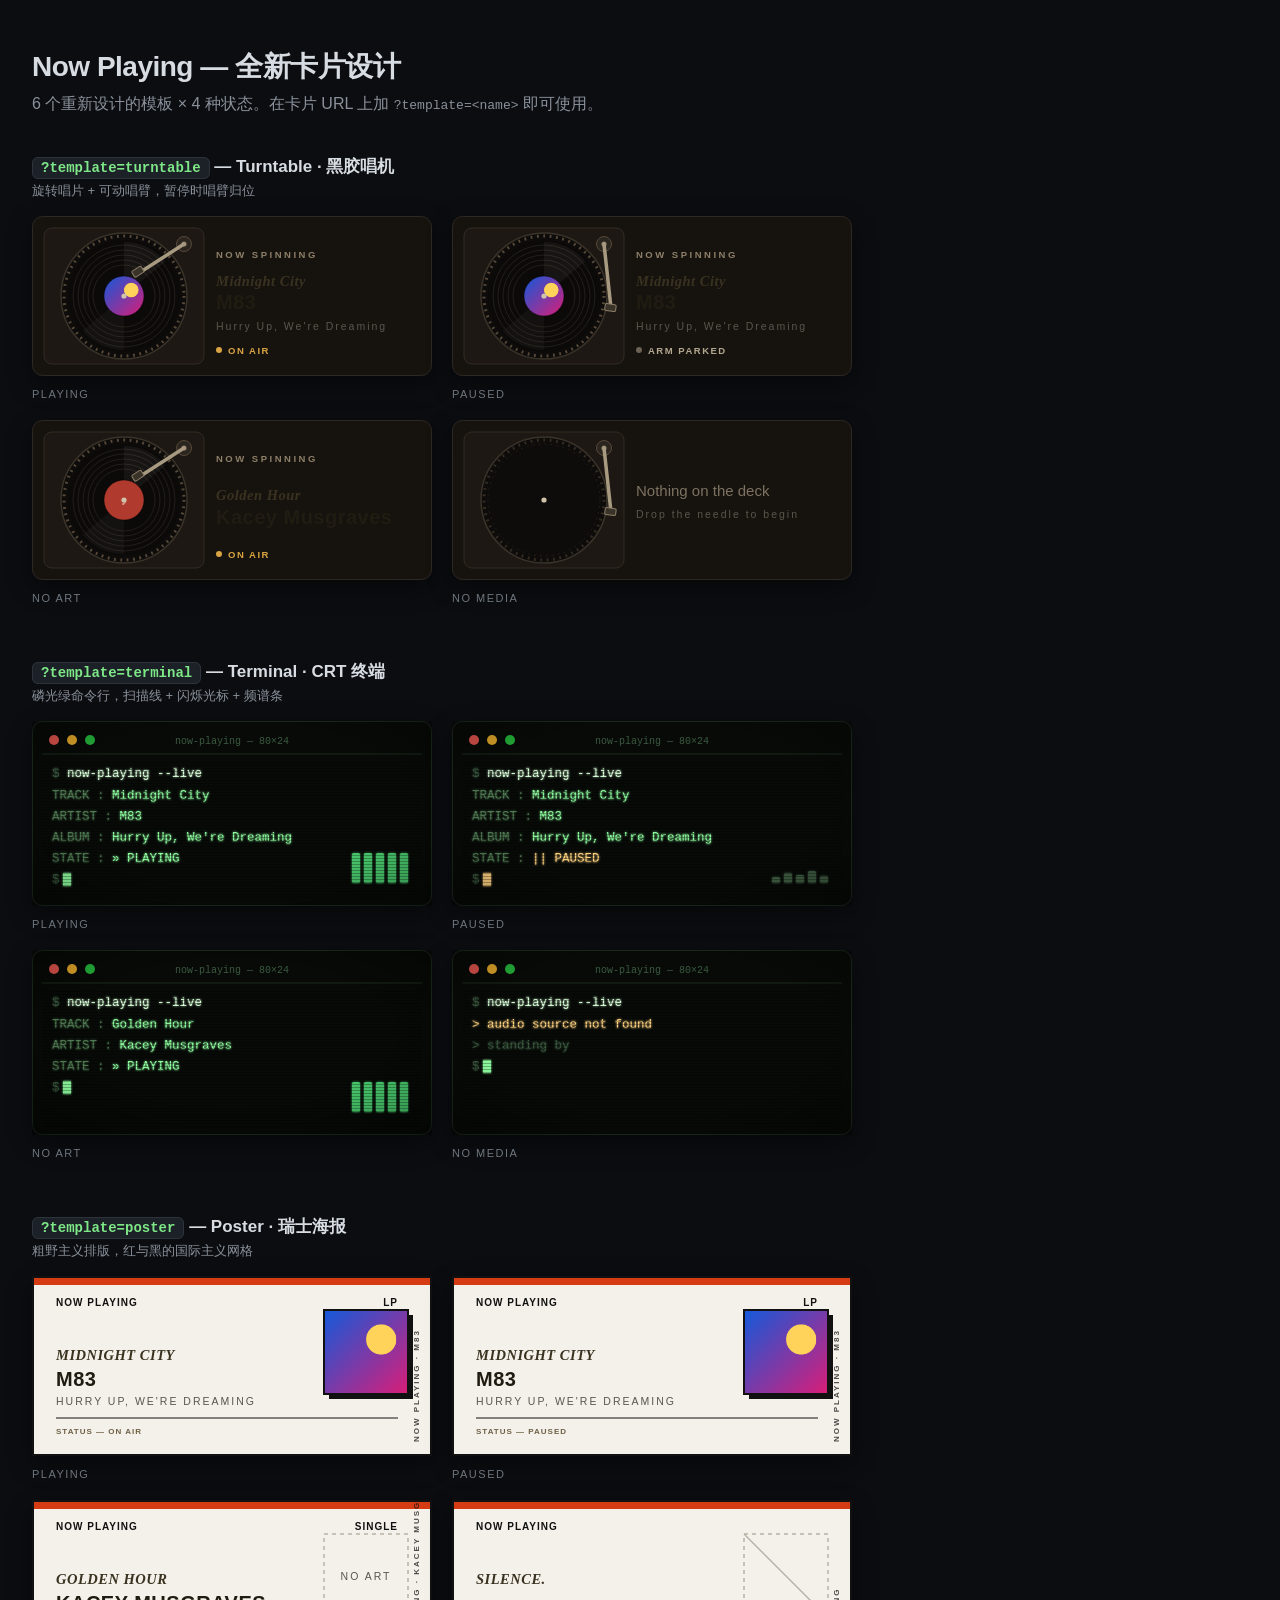
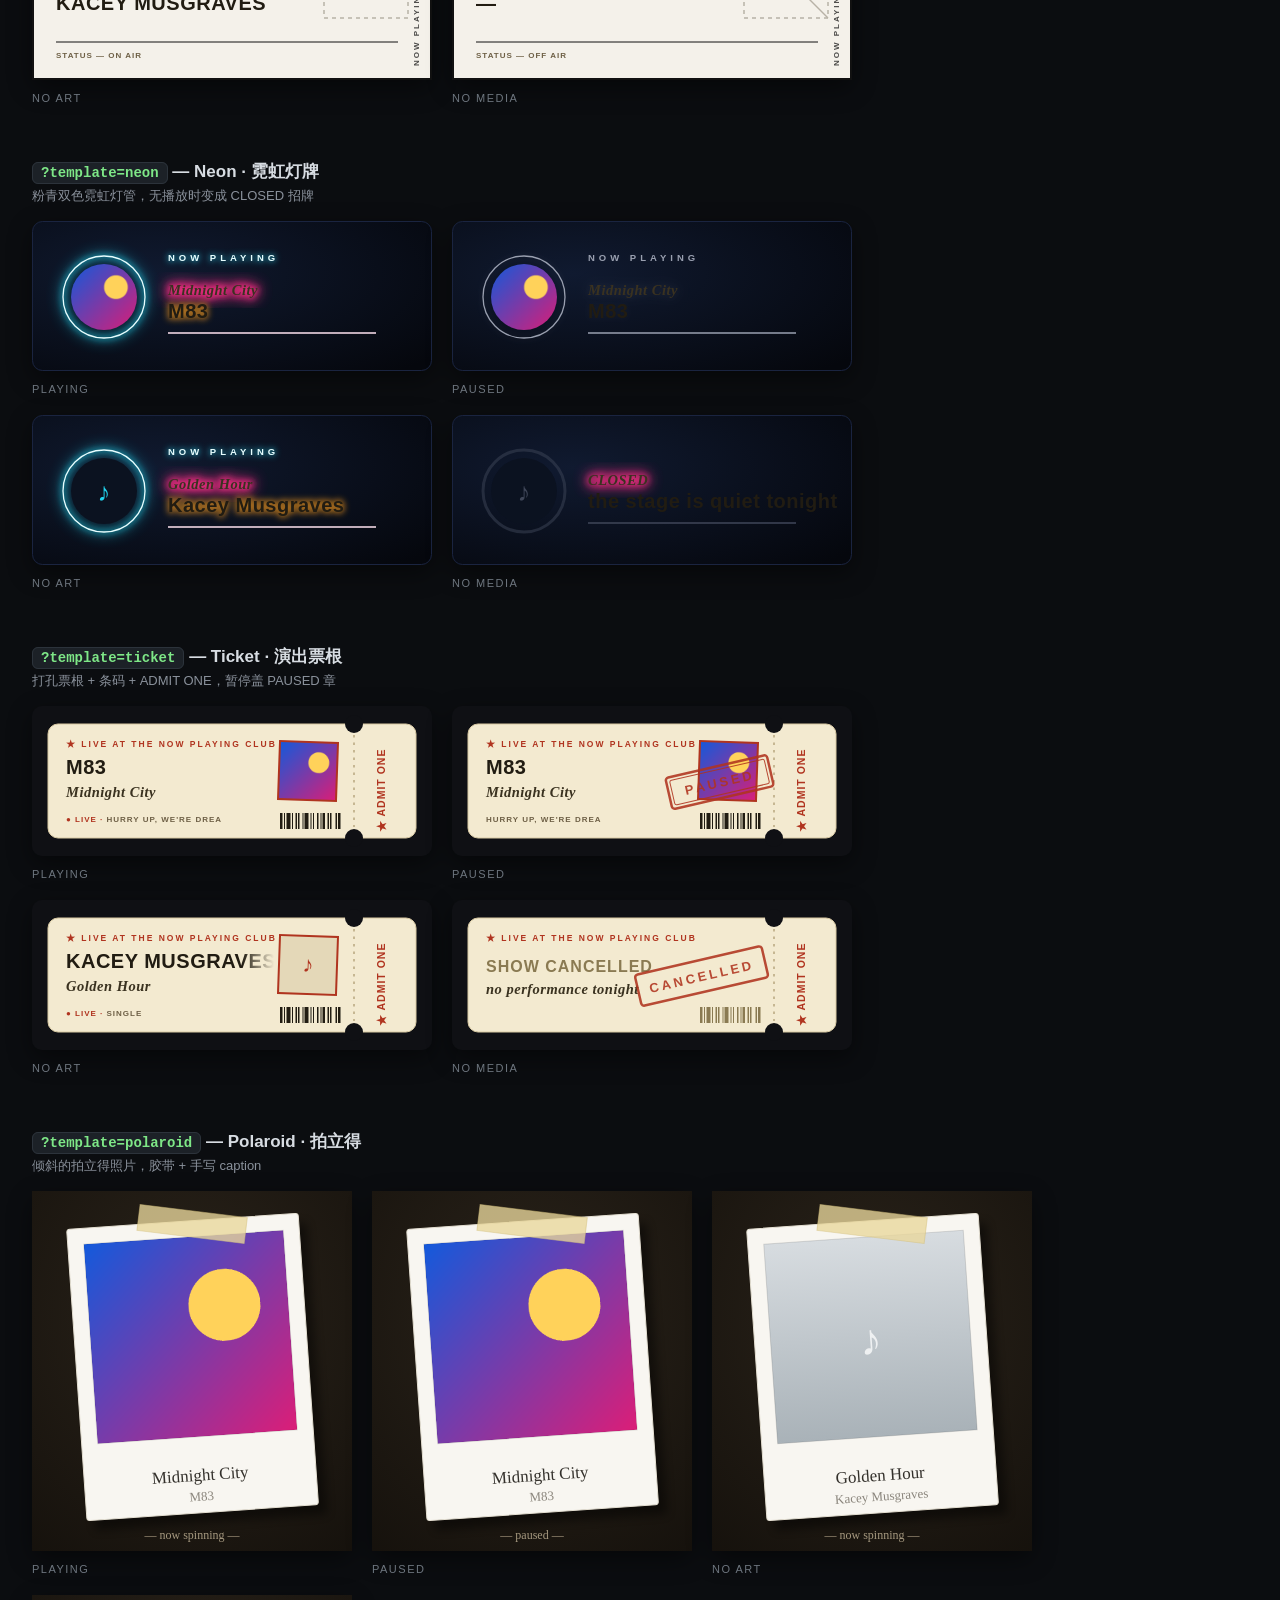
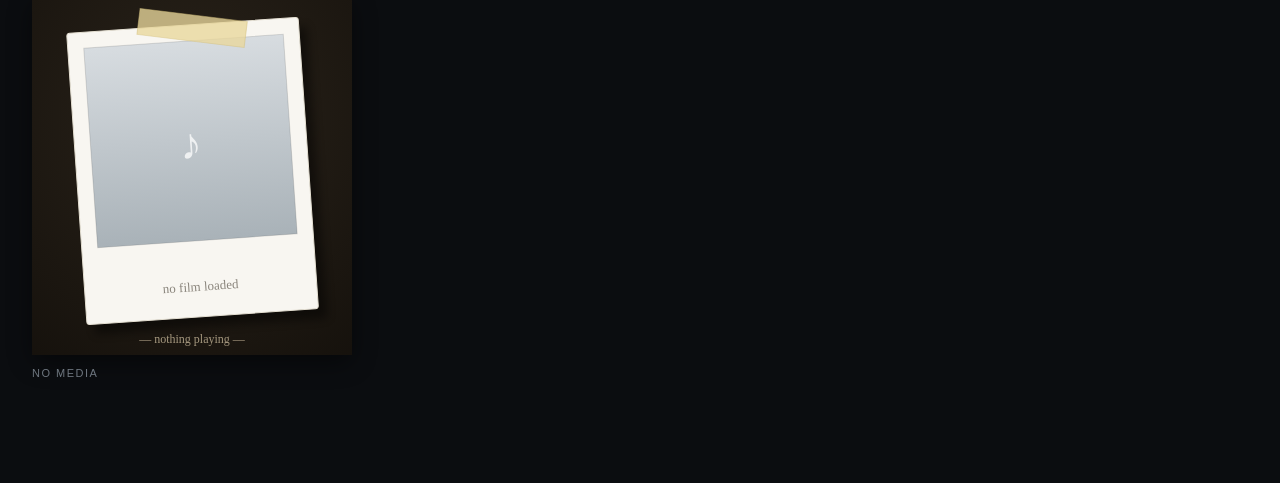
==== commit ed24ddcd: "fix: replace decorative fake metadata with real track info - poster/turntable/ticket: drop 33⅓ RPM, " ====
--- a/previews/index.html
+++ b/previews/index.html
@@ -97,7 +97,7 @@
         </g>
         
         <circle cx="187" cy="134" r="3" class="status-on"/>
-        <text x="196" y="138" class="status status-on">ON AIR · 33⅓ RPM</text>
+        <text x="196" y="138" class="status status-on">ON AIR</text>
         
         
     </g>
@@ -229,8 +229,7 @@
             <path d="M92,80 L92,134 A54,54 0 0 1 50.6,114.7 Z" fill="#f5ead6" opacity="0.03"/>
             
             <circle cx="92" cy="80" r="20" fill="#b03a2e"/>
-            <text x="92" y="77" text-anchor="middle" font-size="7" fill="#f0e9db" opacity="0.85">33⅓ RPM</text>
-            <text x="92" y="86" text-anchor="middle" font-size="6" fill="#f0e9db" opacity="0.6">SIDE A</text>
+            <text x="92" y="85" text-anchor="middle" font-size="12" fill="#f0e9db" opacity="0.85">♪</text>
             
             <circle cx="92" cy="80" r="20" fill="none" stroke="#000000" stroke-opacity="0.4"/>
         </g>
@@ -254,7 +253,7 @@
         </g>
         
         <circle cx="187" cy="134" r="3" class="status-on"/>
-        <text x="196" y="138" class="status status-on">ON AIR · 33⅓ RPM</text>
+        <text x="196" y="138" class="status status-on">ON AIR</text>
         
         
     </g>
@@ -327,6 +326,11 @@
                 <feMergeNode in="SourceGraphic"/>
             </feMerge>
         </filter>
+        <linearGradient id="termFade">
+            <stop offset="0.88" stop-color="#ffffff"/>
+            <stop offset="1" stop-color="#ffffff" stop-opacity="0"/>
+        </linearGradient>
+        <mask id="termMask"><rect x="20" y="40" width="372" height="132" fill="url(#termFade)"/></mask>
     </defs>
 
     <style>
@@ -357,6 +361,7 @@
     <g class="term" filter="url(#termGlow)">
         
         
+        <g mask="url(#termMask)">
         <text x="20" y="56"><tspan class="tp">$ </tspan><tspan class="tc">now-playing --live</tspan></text>
         <text x="20" y="78"><tspan class="tl">TRACK  : </tspan><tspan class="tv">Midnight City</tspan></text>
         <text x="20" y="99"><tspan class="tl">ARTIST : </tspan><tspan class="tv">M83</tspan></text>
@@ -365,6 +370,7 @@
         
         <text x="20" y="141"><tspan class="tl">STATE  : </tspan><tspan class="tv">» PLAYING</tspan></text>
         <text x="20" y="162" class="tp">$</text>
+        </g>
         
         <rect class="blink" x="31" y="152" width="8" height="13" fill="#8fffa0"/>
         
@@ -399,6 +405,11 @@
                 <feMergeNode in="SourceGraphic"/>
             </feMerge>
         </filter>
+        <linearGradient id="termFade">
+            <stop offset="0.88" stop-color="#ffffff"/>
+            <stop offset="1" stop-color="#ffffff" stop-opacity="0"/>
+        </linearGradient>
+        <mask id="termMask"><rect x="20" y="40" width="372" height="132" fill="url(#termFade)"/></mask>
     </defs>
 
     <style>
@@ -429,6 +440,7 @@
     <g class="term" filter="url(#termGlow)">
         
         
+        <g mask="url(#termMask)">
         <text x="20" y="56"><tspan class="tp">$ </tspan><tspan class="tc">now-playing --live</tspan></text>
         <text x="20" y="78"><tspan class="tl">TRACK  : </tspan><tspan class="tv">Midnight City</tspan></text>
         <text x="20" y="99"><tspan class="tl">ARTIST : </tspan><tspan class="tv">M83</tspan></text>
@@ -437,6 +449,7 @@
         
         <text x="20" y="141"><tspan class="tl">STATE  : </tspan><tspan class="tw">|| PAUSED</tspan></text>
         <text x="20" y="162" class="tp">$</text>
+        </g>
         
         <rect class="blink" x="31" y="152" width="8" height="13" fill="#ffd280"/>
         
@@ -471,6 +484,11 @@
                 <feMergeNode in="SourceGraphic"/>
             </feMerge>
         </filter>
+        <linearGradient id="termFade">
+            <stop offset="0.88" stop-color="#ffffff"/>
+            <stop offset="1" stop-color="#ffffff" stop-opacity="0"/>
+        </linearGradient>
+        <mask id="termMask"><rect x="20" y="40" width="372" height="132" fill="url(#termFade)"/></mask>
     </defs>
 
     <style>
@@ -501,12 +519,14 @@
     <g class="term" filter="url(#termGlow)">
         
         
+        <g mask="url(#termMask)">
         <text x="20" y="56"><tspan class="tp">$ </tspan><tspan class="tc">now-playing --live</tspan></text>
         <text x="20" y="78"><tspan class="tl">TRACK  : </tspan><tspan class="tv">Golden Hour</tspan></text>
         <text x="20" y="99"><tspan class="tl">ARTIST : </tspan><tspan class="tv">Kacey Musgraves</tspan></text>
         
         <text x="20" y="120"><tspan class="tl">STATE  : </tspan><tspan class="tv">» PLAYING</tspan></text>
         <text x="20" y="141" class="tp">$</text>
+        </g>
         
         <rect class="blink" x="31" y="131" width="8" height="13" fill="#8fffa0"/>
         
@@ -541,6 +561,11 @@
                 <feMergeNode in="SourceGraphic"/>
             </feMerge>
         </filter>
+        <linearGradient id="termFade">
+            <stop offset="0.88" stop-color="#ffffff"/>
+            <stop offset="1" stop-color="#ffffff" stop-opacity="0"/>
+        </linearGradient>
+        <mask id="termMask"><rect x="20" y="40" width="372" height="132" fill="url(#termFade)"/></mask>
     </defs>
 
     <style>
@@ -609,18 +634,20 @@
     <rect x="2" y="2" width="396" height="7" fill="#d63c14"/>
 
     <g class="container">
-        <text x="24" y="30" class="issue">№ 01</text>
-        <text x="366" y="30" text-anchor="end" class="issue">SIDE A / 33⅓</text>
+        <text x="24" y="30" class="issue">NOW PLAYING</text>
+
+        
+        <text x="366" y="30" text-anchor="end" class="issue">LP</text>
         <g transform="translate(387,166) rotate(-90)">
-            <text x="0" y="0" class="strip">NOW PLAYING · SIDE A</text>
-        </g>
-
-        
+            <text x="0" y="0" class="strip">NOW PLAYING · M83</text>
+        </g>
         
         
         <rect x="297" y="39" width="84" height="84" fill="#111111"/>
+        
         <image href="[data-uri]" x="292" y="34" width="84" height="84"
                clip-path="url(#poArt)" preserveAspectRatio="xMidYMid slice"/>
+        
         <rect x="292" y="34" width="84" height="84" fill="none" stroke="#111111" stroke-width="2"/>
         
 
@@ -633,10 +660,8 @@
         </g>
 
         <line x1="24" y1="142" x2="366" y2="142" stroke="#111111" stroke-width="1"/>
-        <text x="24" y="158" class="meta">FORMAT — VINYL</text>
-        <text x="150" y="158" class="meta">SPEED — 33⅓ RPM</text>
-        
-        <text x="268" y="158" class="meta meta-hot">STATUS — ON AIR</text>
+        
+        <text x="24" y="158" class="meta meta-hot">STATUS — ON AIR</text>
         
         
     </g>
@@ -668,18 +693,20 @@
     <rect x="2" y="2" width="396" height="7" fill="#d63c14"/>
 
     <g class="container">
-        <text x="24" y="30" class="issue">№ 01</text>
-        <text x="366" y="30" text-anchor="end" class="issue">SIDE A / 33⅓</text>
+        <text x="24" y="30" class="issue">NOW PLAYING</text>
+
+        
+        <text x="366" y="30" text-anchor="end" class="issue">LP</text>
         <g transform="translate(387,166) rotate(-90)">
-            <text x="0" y="0" class="strip">NOW PLAYING · SIDE A</text>
-        </g>
-
-        
+            <text x="0" y="0" class="strip">NOW PLAYING · M83</text>
+        </g>
         
         
         <rect x="297" y="39" width="84" height="84" fill="#111111"/>
+        
         <image href="[data-uri]" x="292" y="34" width="84" height="84"
                clip-path="url(#poArt)" preserveAspectRatio="xMidYMid slice"/>
+        
         <rect x="292" y="34" width="84" height="84" fill="none" stroke="#111111" stroke-width="2"/>
         
 
@@ -692,10 +719,8 @@
         </g>
 
         <line x1="24" y1="142" x2="366" y2="142" stroke="#111111" stroke-width="1"/>
-        <text x="24" y="158" class="meta">FORMAT — VINYL</text>
-        <text x="150" y="158" class="meta">SPEED — 33⅓ RPM</text>
-        
-        <text x="268" y="158" class="meta">STATUS — PAUSED</text>
+        
+        <text x="24" y="158" class="meta">STATUS — PAUSED</text>
         
         
     </g>
@@ -727,13 +752,13 @@
     <rect x="2" y="2" width="396" height="7" fill="#d63c14"/>
 
     <g class="container">
-        <text x="24" y="30" class="issue">№ 01</text>
-        <text x="366" y="30" text-anchor="end" class="issue">SIDE A / 33⅓</text>
+        <text x="24" y="30" class="issue">NOW PLAYING</text>
+
+        
+        <text x="366" y="30" text-anchor="end" class="issue">SINGLE</text>
         <g transform="translate(387,166) rotate(-90)">
-            <text x="0" y="0" class="strip">NOW PLAYING · SIDE A</text>
-        </g>
-
-        
+            <text x="0" y="0" class="strip">NOW PLAYING · KACEY MUSGRAVE</text>
+        </g>
         
         
         <rect x="292" y="34" width="84" height="84" fill="none" stroke="#b7b2a6" stroke-width="1.5" stroke-dasharray="4 4"/>
@@ -747,10 +772,8 @@
         </g>
 
         <line x1="24" y1="142" x2="366" y2="142" stroke="#111111" stroke-width="1"/>
-        <text x="24" y="158" class="meta">FORMAT — VINYL</text>
-        <text x="150" y="158" class="meta">SPEED — 33⅓ RPM</text>
-        
-        <text x="268" y="158" class="meta meta-hot">STATUS — ON AIR</text>
+        
+        <text x="24" y="158" class="meta meta-hot">STATUS — ON AIR</text>
         
         
     </g>
@@ -782,21 +805,18 @@
     <rect x="2" y="2" width="396" height="7" fill="#d63c14"/>
 
     <g class="container">
-        <text x="24" y="30" class="issue">№ 01</text>
-        <text x="366" y="30" text-anchor="end" class="issue">SIDE A / 33⅓</text>
+        <text x="24" y="30" class="issue">NOW PLAYING</text>
+
+        
         <g transform="translate(387,166) rotate(-90)">
-            <text x="0" y="0" class="strip">NOW PLAYING · SIDE A</text>
-        </g>
-
-        
+            <text x="0" y="0" class="strip">NOW PLAYING</text>
+        </g>
         <rect x="292" y="34" width="84" height="84" fill="none" stroke="#b7b2a6" stroke-width="1.5" stroke-dasharray="4 4"/>
         <line x1="292" y1="34" x2="376" y2="118" stroke="#b7b2a6" stroke-width="1.5"/>
         <text x="24" y="84" class="title">SILENCE.</text>
         <text x="24" y="110" class="artist">—</text>
         <line x1="24" y1="142" x2="366" y2="142" stroke="#111111" stroke-width="1"/>
-        <text x="24" y="158" class="meta">FORMAT — VINYL</text>
-        <text x="150" y="158" class="meta">SPEED — 33⅓ RPM</text>
-        <text x="268" y="158" class="meta">STATUS — OFF AIR</text>
+        <text x="24" y="158" class="meta">STATUS — OFF AIR</text>
         
     </g>
 </svg></div><figcaption>no media</figcaption></figure></div></section><section><h2><code>?template=neon</code> — Neon · 霓虹灯牌</h2><p>粉青双色霓虹灯管，无播放时变成 CLOSED 招牌</p><div class="row"><figure><div class="card"><svg width="400" height="150" viewBox="0 0 400 150" xmlns="http://www.w3.org/2000/svg" xmlns:xlink="http://www.w3.org/1999/xlink" role="img" aria-label="Now playing">
@@ -1058,6 +1078,11 @@
         <clipPath id="tkArt">
             <rect x="247" y="36" width="58" height="58"/>
         </clipPath>
+        <linearGradient id="tkFade">
+            <stop offset="0.85" stop-color="#ffffff"/>
+            <stop offset="1" stop-color="#ffffff" stop-opacity="0"/>
+        </linearGradient>
+        <mask id="tkText"><rect x="30" y="44" width="212" height="56" fill="url(#tkFade)"/></mask>
     </defs>
 
     <style>
@@ -1068,7 +1093,6 @@
         .meta { font-size: 8px; font-weight: 600; letter-spacing: 1px; fill: #6e6046; }
         .live { fill: #b0341f; }
         .stub { font-size: 10.5px; font-weight: 800; letter-spacing: 1px; fill: #b0341f; }
-        .stubno { font-size: 8px; font-weight: 600; letter-spacing: 1px; fill: #8a7a52; }
         .stamp { font-size: 13px; font-weight: 800; letter-spacing: 3px; fill: #b0341f; }
         .gone { font-size: 16px; font-weight: 800; letter-spacing: 1px; fill: #8a7a52; }
         
@@ -1084,16 +1108,17 @@
 
     <g class="container">
         <!-- stub -->
-        <g transform="translate(357,126) rotate(-90)">
+        <g transform="translate(353,126) rotate(-90)">
             <text x="0" y="0" class="stub">★ ADMIT ONE</text>
-            <text x="0" y="-13" class="stubno">№ 0331</text>
         </g>
 
         
         <text x="34" y="41" class="header">★ LIVE AT THE NOW PLAYING CLUB</text>
+        <g mask="url(#tkText)">
         <text x="34" y="68" class="artist">M83</text>
         <text x="34" y="91" class="title">Midnight City</text>
-        <text x="34" y="116" class="meta"><tspan class="live">● LIVE · </tspan>GATE OPEN · ROW A · SEAT 33⅓</text>
+        </g>
+        <text x="34" y="116" class="meta"><tspan class="live">● LIVE · </tspan>HURRY UP, WE&#39;RE DREA</text>
 
         
         <g transform="rotate(2 276 65)">
@@ -1115,6 +1140,11 @@
         <clipPath id="tkArt">
             <rect x="247" y="36" width="58" height="58"/>
         </clipPath>
+        <linearGradient id="tkFade">
+            <stop offset="0.85" stop-color="#ffffff"/>
+            <stop offset="1" stop-color="#ffffff" stop-opacity="0"/>
+        </linearGradient>
+        <mask id="tkText"><rect x="30" y="44" width="212" height="56" fill="url(#tkFade)"/></mask>
     </defs>
 
     <style>
@@ -1125,7 +1155,6 @@
         .meta { font-size: 8px; font-weight: 600; letter-spacing: 1px; fill: #6e6046; }
         .live { fill: #b0341f; }
         .stub { font-size: 10.5px; font-weight: 800; letter-spacing: 1px; fill: #b0341f; }
-        .stubno { font-size: 8px; font-weight: 600; letter-spacing: 1px; fill: #8a7a52; }
         .stamp { font-size: 13px; font-weight: 800; letter-spacing: 3px; fill: #b0341f; }
         .gone { font-size: 16px; font-weight: 800; letter-spacing: 1px; fill: #8a7a52; }
         
@@ -1141,16 +1170,17 @@
 
     <g class="container">
         <!-- stub -->
-        <g transform="translate(357,126) rotate(-90)">
+        <g transform="translate(353,126) rotate(-90)">
             <text x="0" y="0" class="stub">★ ADMIT ONE</text>
-            <text x="0" y="-13" class="stubno">№ 0331</text>
         </g>
 
         
         <text x="34" y="41" class="header">★ LIVE AT THE NOW PLAYING CLUB</text>
+        <g mask="url(#tkText)">
         <text x="34" y="68" class="artist">M83</text>
         <text x="34" y="91" class="title">Midnight City</text>
-        <text x="34" y="116" class="meta">GATE OPEN · ROW A · SEAT 33⅓</text>
+        </g>
+        <text x="34" y="116" class="meta">HURRY UP, WE&#39;RE DREA</text>
 
         
         <g transform="rotate(2 276 65)">
@@ -1178,6 +1208,11 @@
         <clipPath id="tkArt">
             <rect x="247" y="36" width="58" height="58"/>
         </clipPath>
+        <linearGradient id="tkFade">
+            <stop offset="0.85" stop-color="#ffffff"/>
+            <stop offset="1" stop-color="#ffffff" stop-opacity="0"/>
+        </linearGradient>
+        <mask id="tkText"><rect x="30" y="44" width="212" height="56" fill="url(#tkFade)"/></mask>
     </defs>
 
     <style>
@@ -1188,7 +1223,6 @@
         .meta { font-size: 8px; font-weight: 600; letter-spacing: 1px; fill: #6e6046; }
         .live { fill: #b0341f; }
         .stub { font-size: 10.5px; font-weight: 800; letter-spacing: 1px; fill: #b0341f; }
-        .stubno { font-size: 8px; font-weight: 600; letter-spacing: 1px; fill: #8a7a52; }
         .stamp { font-size: 13px; font-weight: 800; letter-spacing: 3px; fill: #b0341f; }
         .gone { font-size: 16px; font-weight: 800; letter-spacing: 1px; fill: #8a7a52; }
         
@@ -1204,16 +1238,17 @@
 
     <g class="container">
         <!-- stub -->
-        <g transform="translate(357,126) rotate(-90)">
+        <g transform="translate(353,126) rotate(-90)">
             <text x="0" y="0" class="stub">★ ADMIT ONE</text>
-            <text x="0" y="-13" class="stubno">№ 0331</text>
         </g>
 
         
         <text x="34" y="41" class="header">★ LIVE AT THE NOW PLAYING CLUB</text>
+        <g mask="url(#tkText)">
         <text x="34" y="68" class="artist">KACEY MUSGRAVES</text>
         <text x="34" y="91" class="title">Golden Hour</text>
-        <text x="34" y="116" class="meta"><tspan class="live">● LIVE · </tspan>GATE OPEN · ROW A · SEAT 33⅓</text>
+        </g>
+        <text x="34" y="116" class="meta"><tspan class="live">● LIVE · </tspan>SINGLE</text>
 
         
         <g transform="rotate(2 276 65)">
@@ -1234,6 +1269,11 @@
         <clipPath id="tkArt">
             <rect x="247" y="36" width="58" height="58"/>
         </clipPath>
+        <linearGradient id="tkFade">
+            <stop offset="0.85" stop-color="#ffffff"/>
+            <stop offset="1" stop-color="#ffffff" stop-opacity="0"/>
+        </linearGradient>
+        <mask id="tkText"><rect x="30" y="44" width="212" height="56" fill="url(#tkFade)"/></mask>
     </defs>
 
     <style>
@@ -1244,7 +1284,6 @@
         .meta { font-size: 8px; font-weight: 600; letter-spacing: 1px; fill: #6e6046; }
         .live { fill: #b0341f; }
         .stub { font-size: 10.5px; font-weight: 800; letter-spacing: 1px; fill: #b0341f; }
-        .stubno { font-size: 8px; font-weight: 600; letter-spacing: 1px; fill: #8a7a52; }
         .stamp { font-size: 13px; font-weight: 800; letter-spacing: 3px; fill: #b0341f; }
         .gone { font-size: 16px; font-weight: 800; letter-spacing: 1px; fill: #8a7a52; }
         
@@ -1260,9 +1299,8 @@
 
     <g class="container">
         <!-- stub -->
-        <g transform="translate(357,126) rotate(-90)">
+        <g transform="translate(353,126) rotate(-90)">
             <text x="0" y="0" class="stub">★ ADMIT ONE</text>
-            <text x="0" y="-13" class="stubno">№ 0331</text>
         </g>
 
         
@@ -1314,8 +1352,10 @@
     <g transform="rotate(-4 160 168)">
         <rect x="44" y="30" width="232" height="292" rx="3" fill="#f8f6f1" stroke="#e4dfd2"/>
         
+        
         <image href="[data-uri]" x="60" y="46" width="200" height="200"
                clip-path="url(#plPhoto)" preserveAspectRatio="xMidYMid slice"/>
+        
         <rect x="60" y="46" width="200" height="200" fill="none" stroke="#000000" stroke-opacity="0.12"/>
         
 
@@ -1371,8 +1411,10 @@
     <g transform="rotate(-4 160 168)">
         <rect x="44" y="30" width="232" height="292" rx="3" fill="#f8f6f1" stroke="#e4dfd2"/>
         
+        
         <image href="[data-uri]" x="60" y="46" width="200" height="200"
                clip-path="url(#plPhoto)" preserveAspectRatio="xMidYMid slice"/>
+        
         <rect x="60" y="46" width="200" height="200" fill="none" stroke="#000000" stroke-opacity="0.12"/>
         
 
